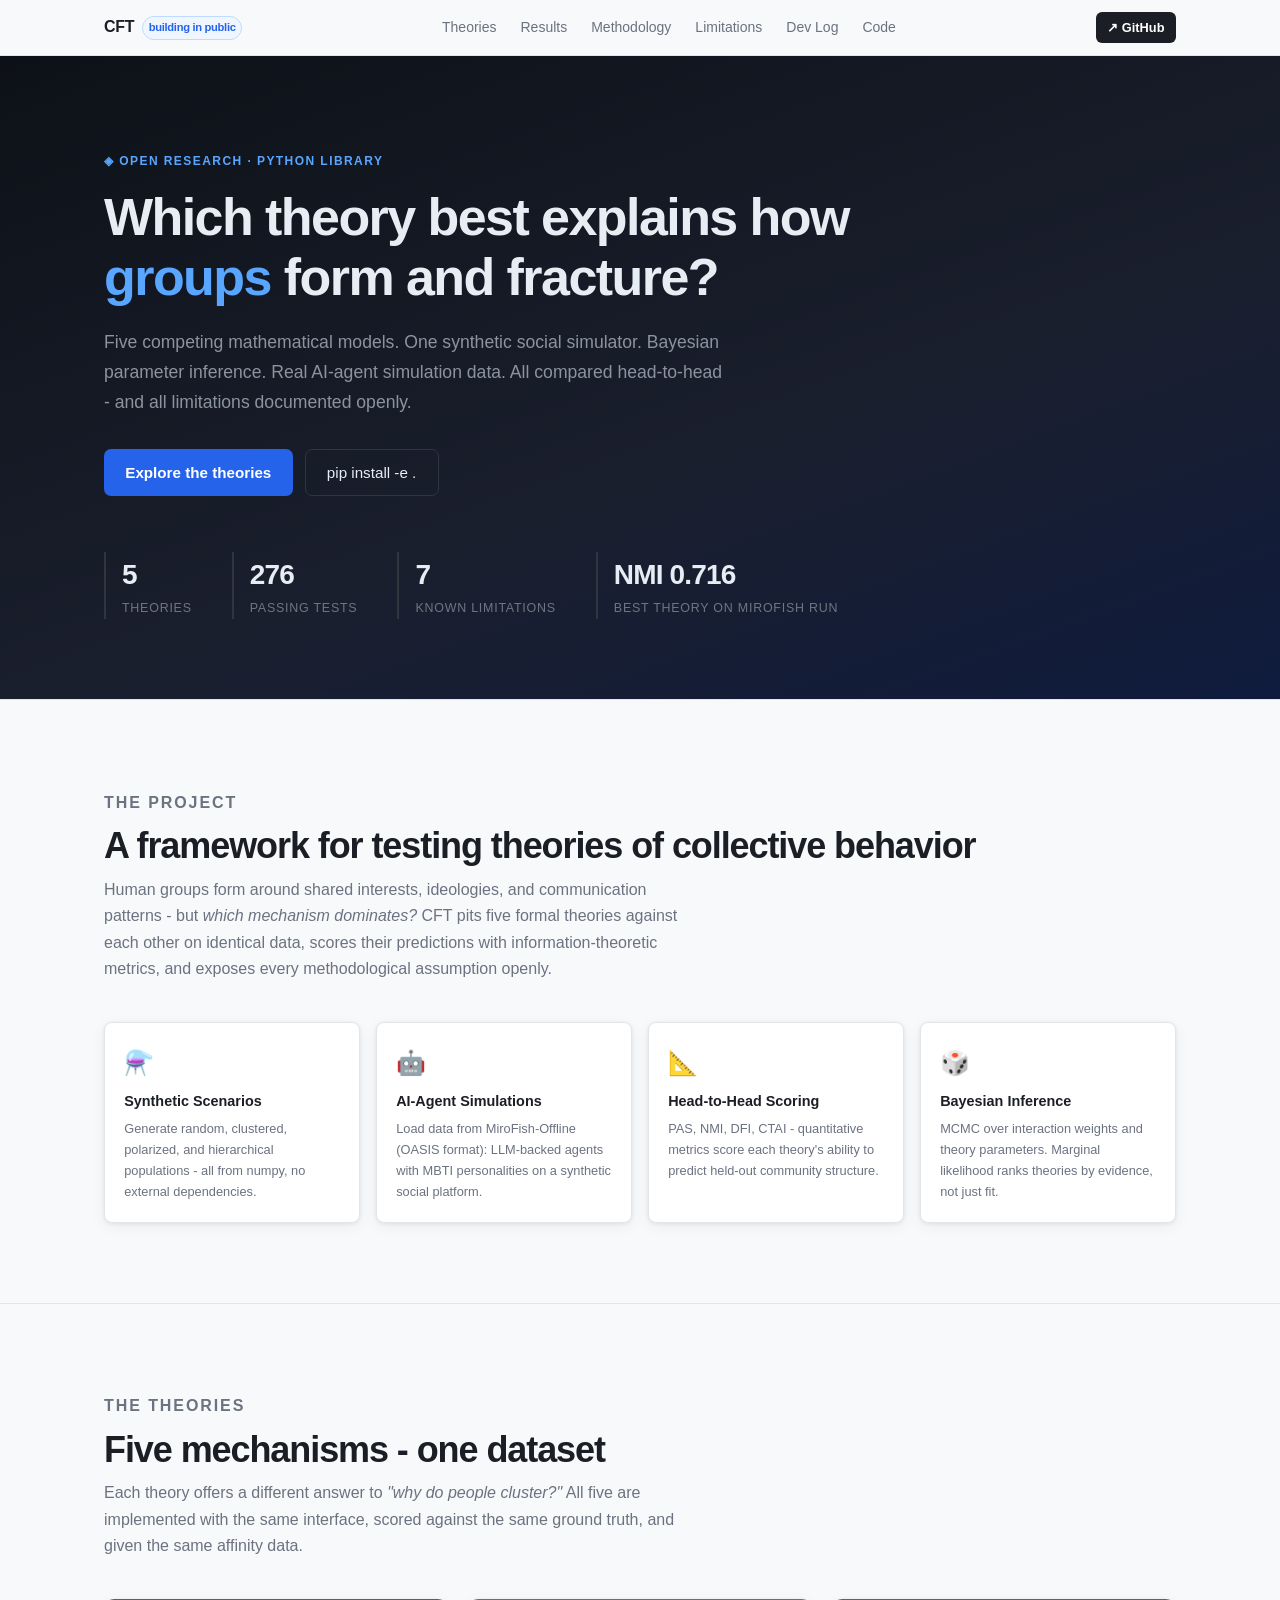
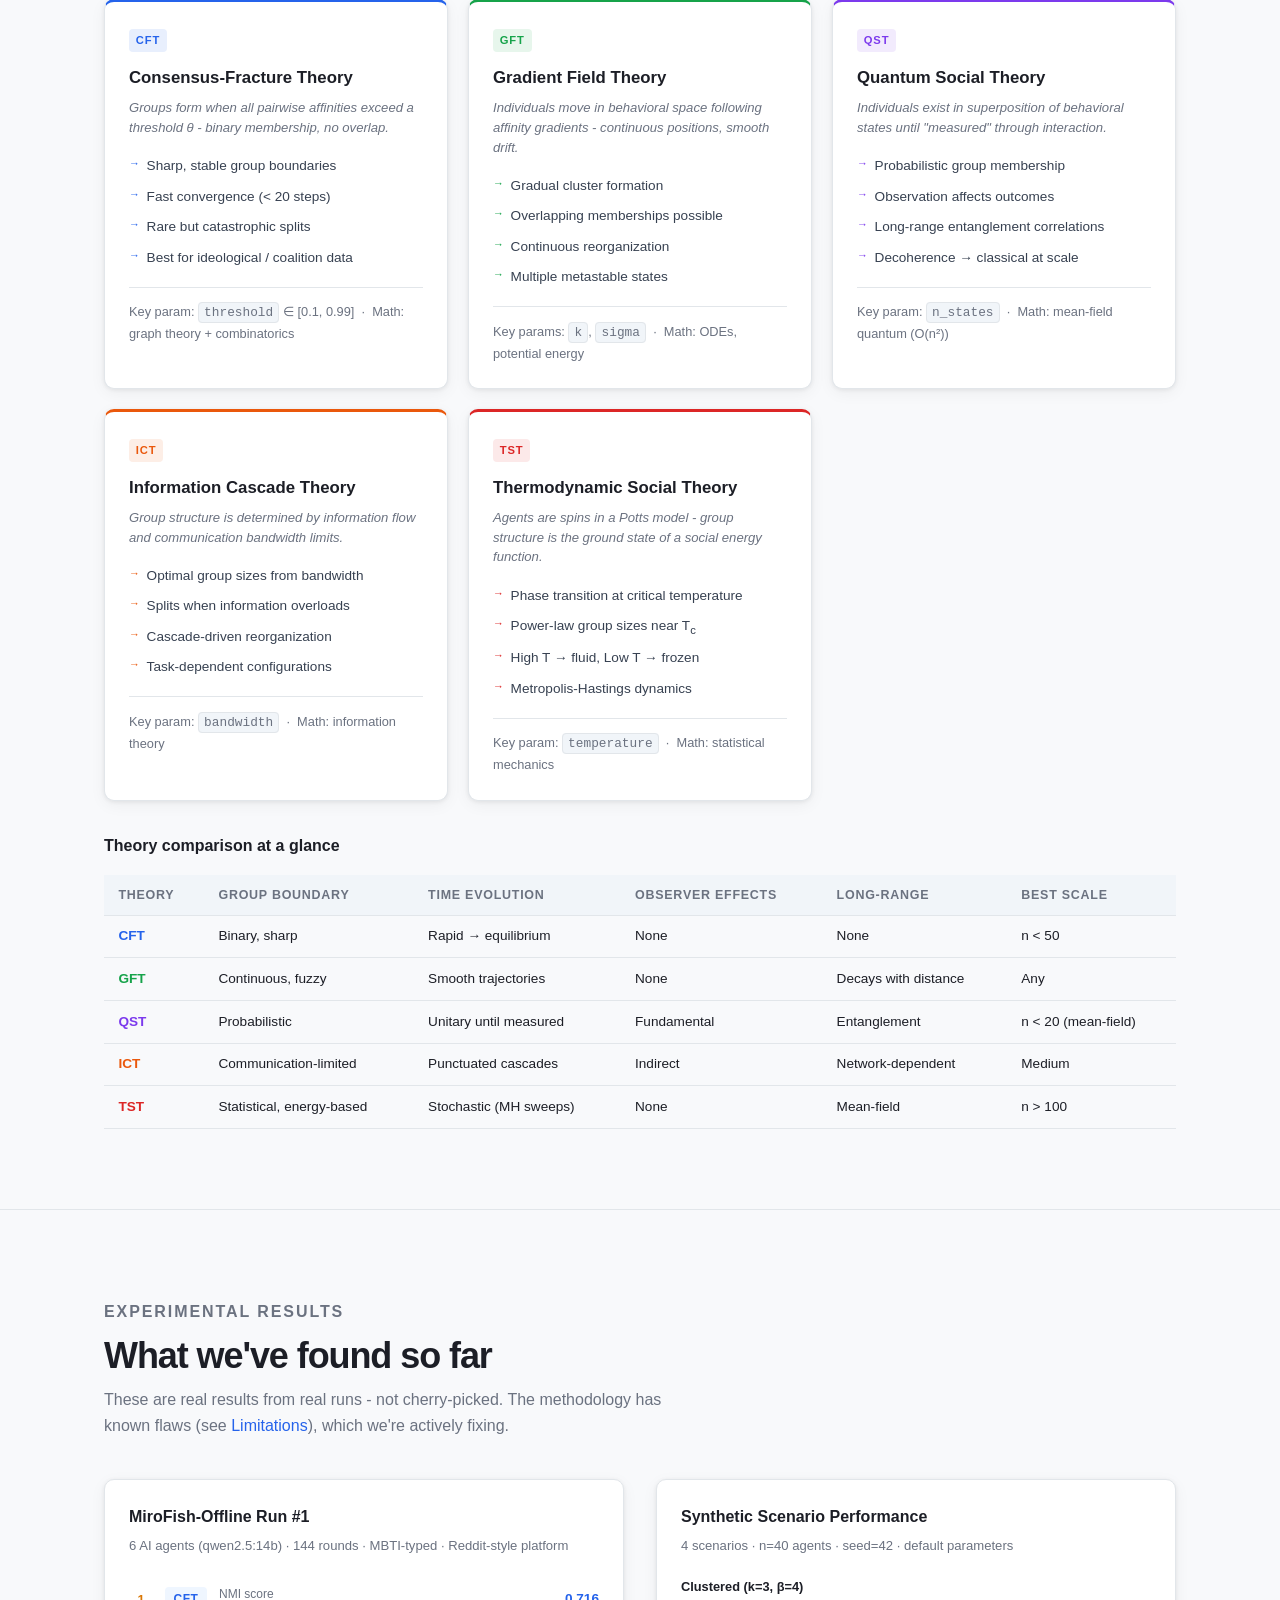
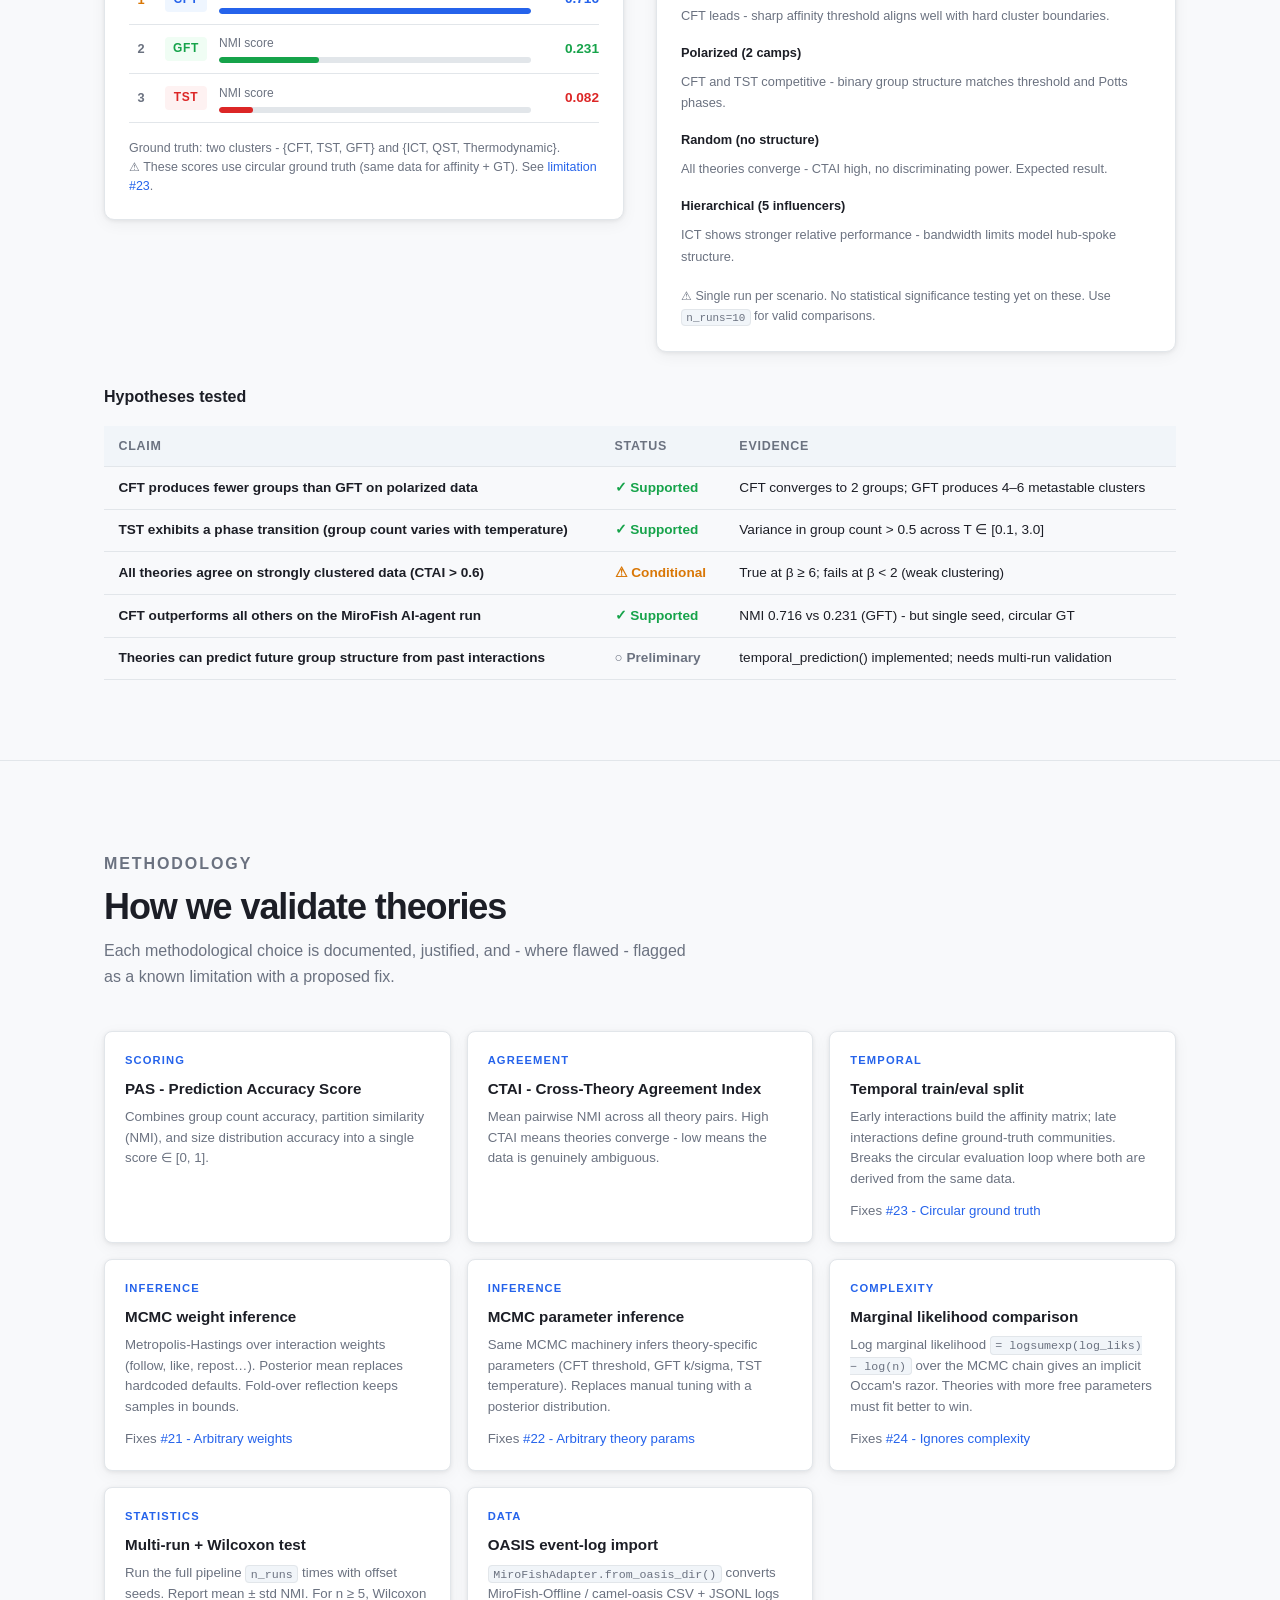
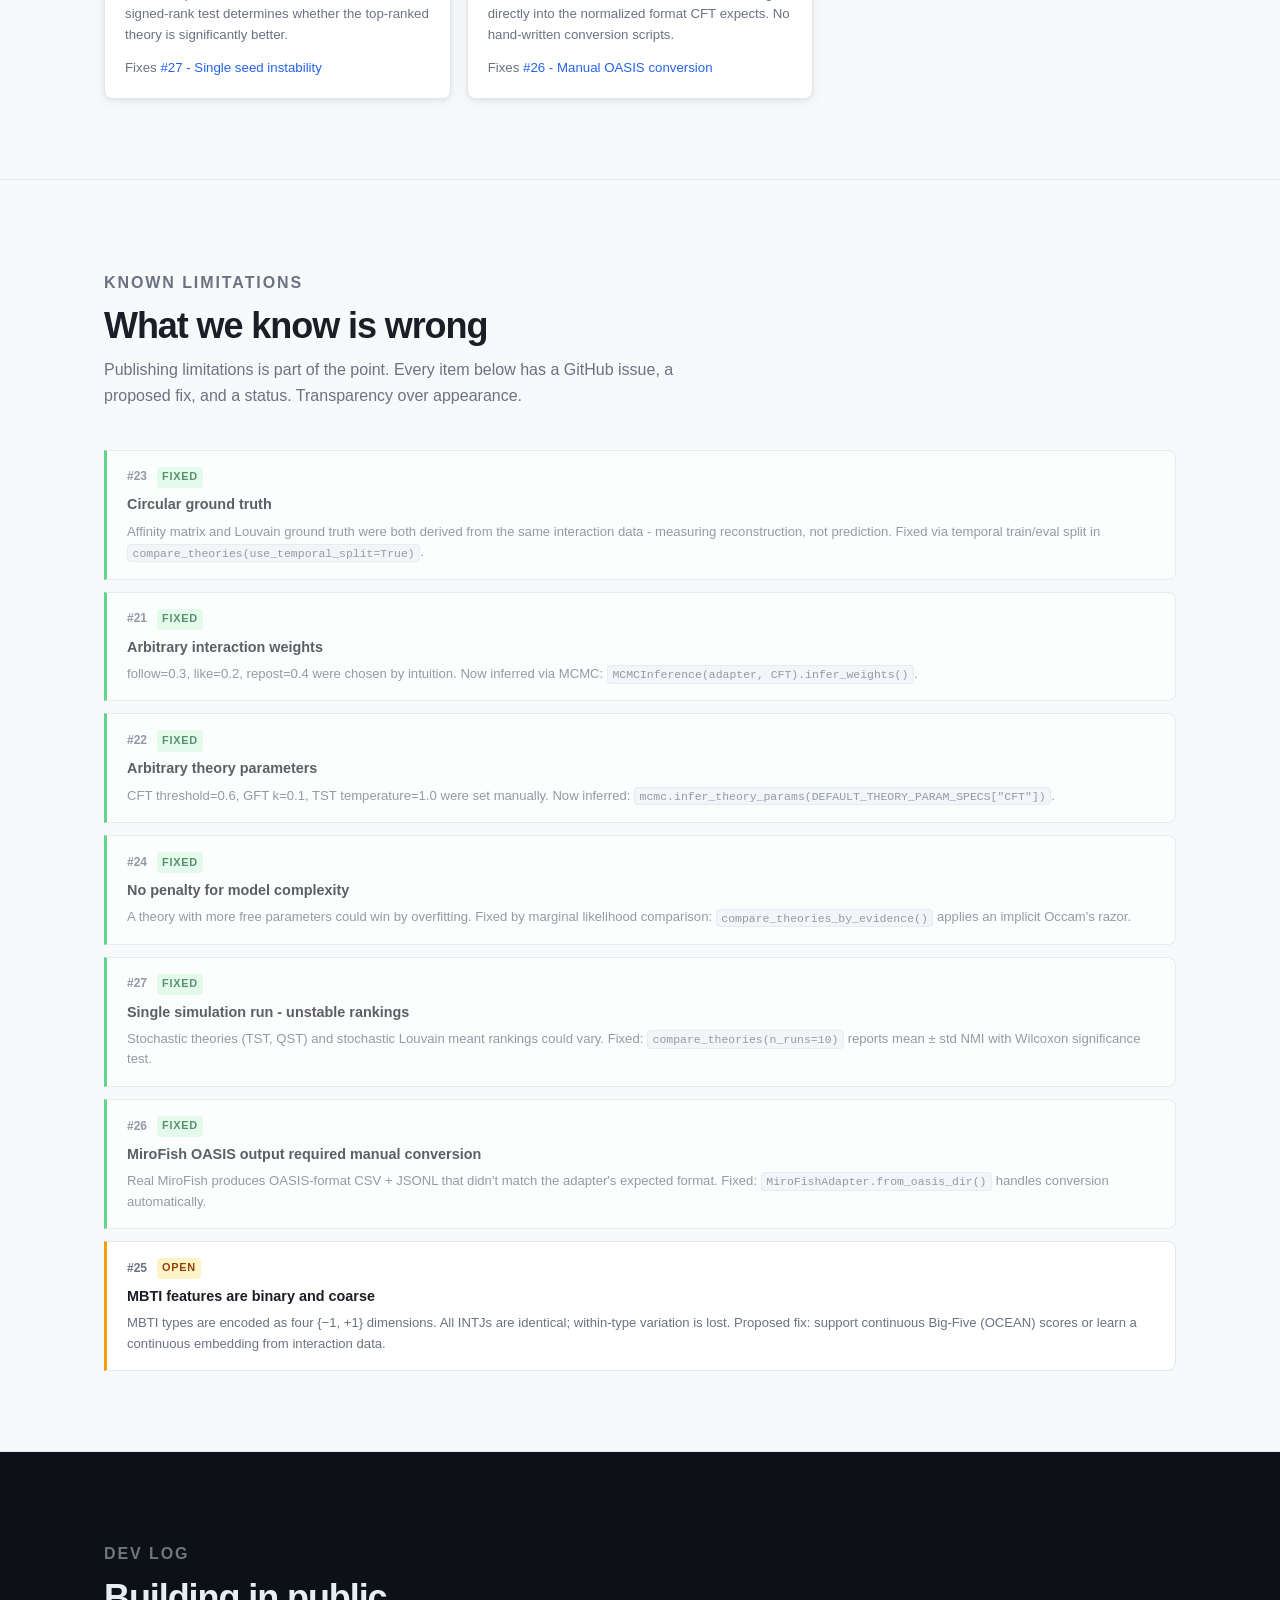
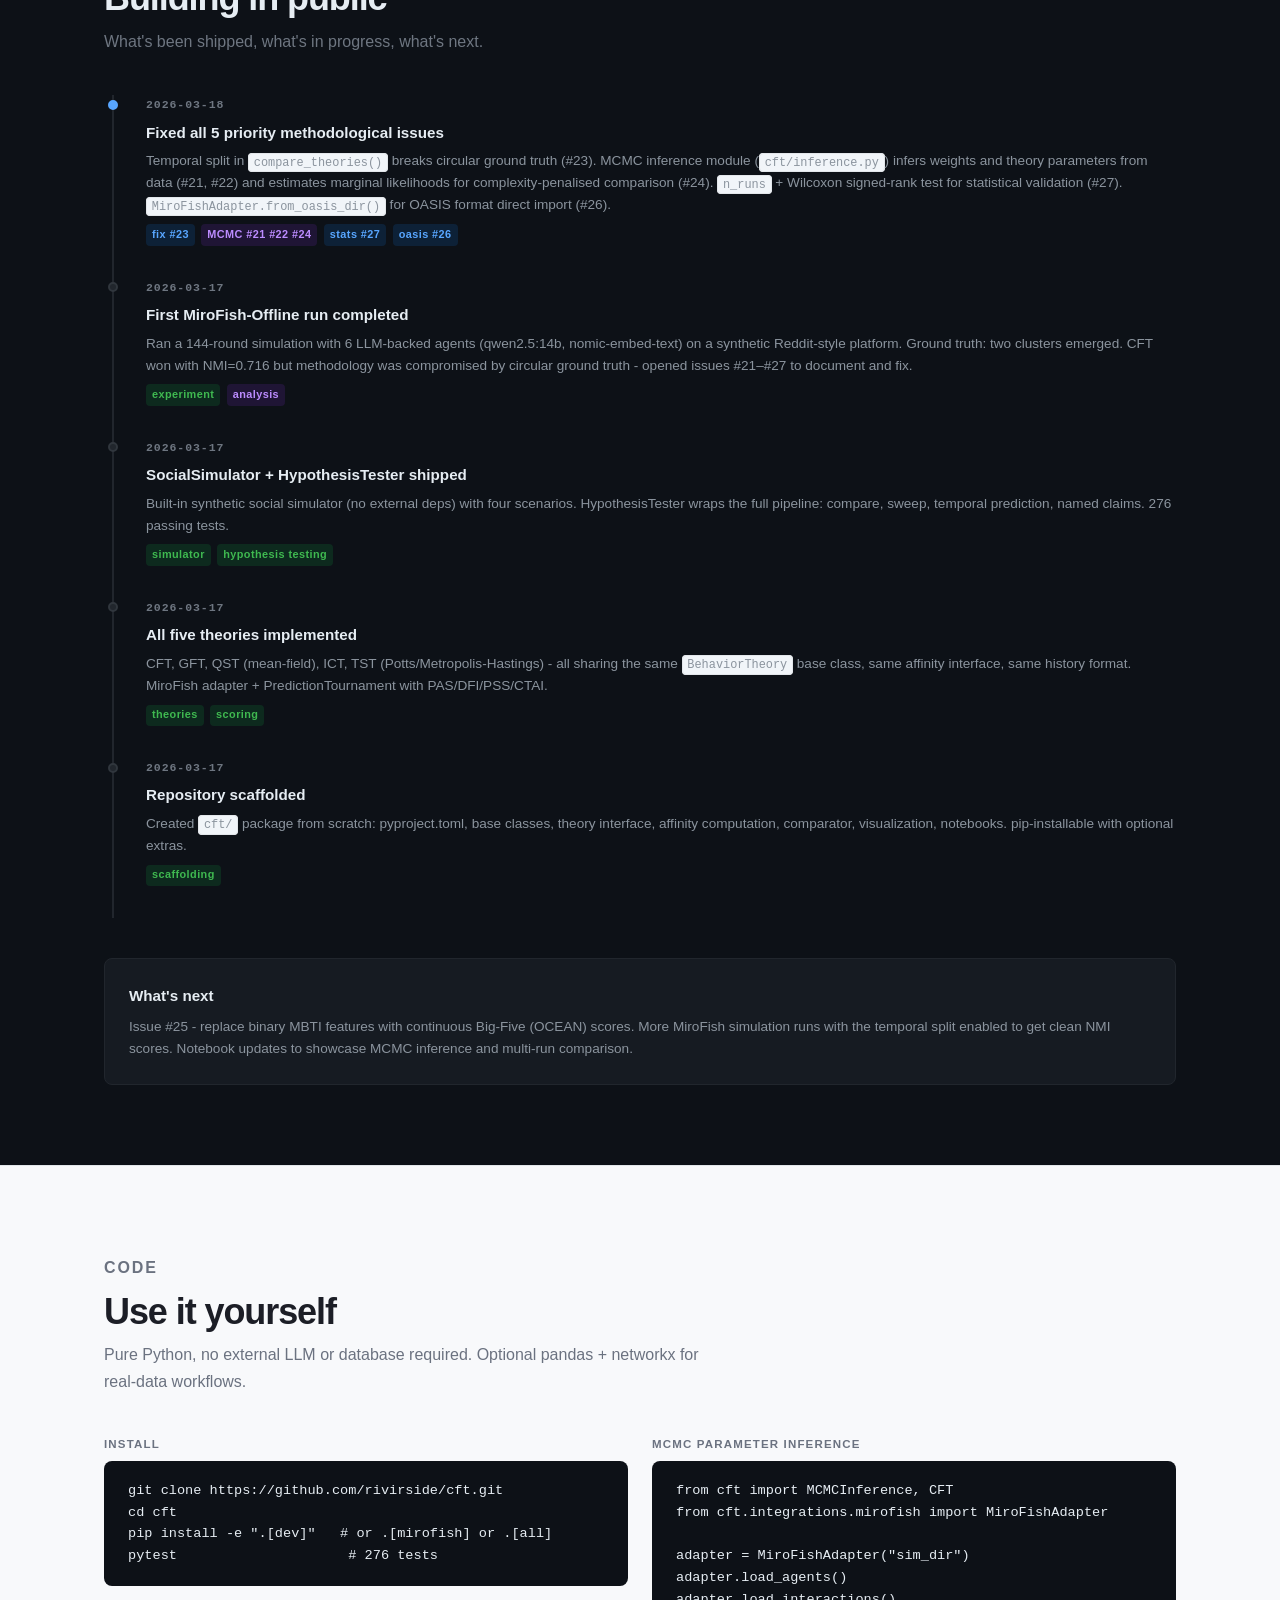
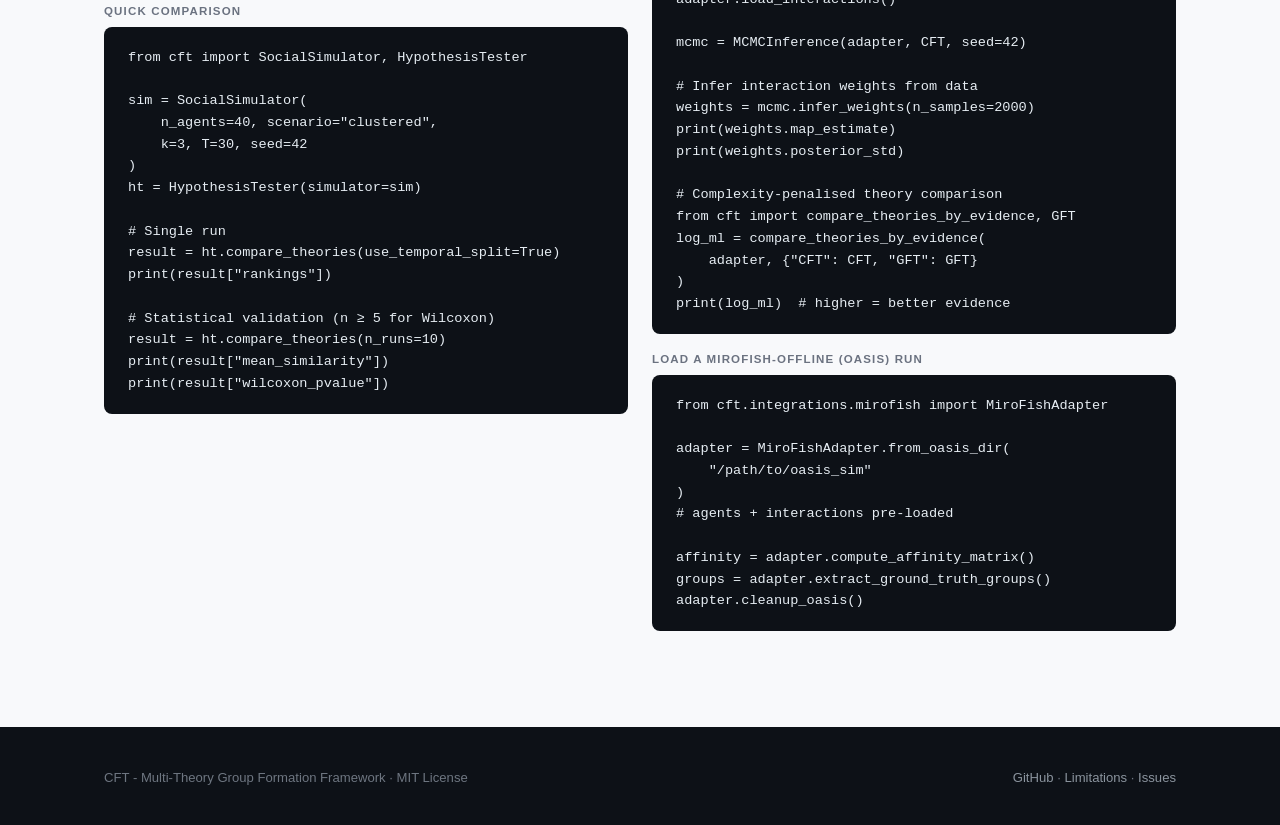
==== docs/index.html @ f6f6688a "Build complete Python library with 5 theories, MCMC inference, and interactive docs site - Package s" ====
<!DOCTYPE html>
<html lang="en">
<head>
  <meta charset="UTF-8" />
  <meta name="viewport" content="width=device-width, initial-scale=1.0" />
  <title>CFT - Multi-Theory Group Formation Framework</title>
  <meta name="description" content="An open Python library testing five competing theories of how groups form, stabilize, and fracture - built in public." />
  <link rel="stylesheet" href="style.css" />
</head>
<body>

<!-- ── Nav ──────────────────────────────────────────────────────────── -->
<nav>
  <div class="container nav-inner">
    <span class="nav-brand">
      CFT
      <span class="badge">building in public</span>
    </span>
    <ul class="nav-links">
      <li><a href="#theories">Theories</a></li>
      <li><a href="#results">Results</a></li>
      <li><a href="#methodology">Methodology</a></li>
      <li><a href="#limitations">Limitations</a></li>
      <li><a href="#devlog">Dev Log</a></li>
      <li><a href="#install">Code</a></li>
    </ul>
    <a class="nav-github" href="https://github.com/rivirside/cft" target="_blank">
      ↗ GitHub
    </a>
  </div>
</nav>

<!-- ── Hero ─────────────────────────────────────────────────────────── -->
<section id="hero">
  <div class="container">
    <p class="eyebrow">◈ Open Research · Python Library</p>
    <h1>Which theory best explains how <em>groups</em> form and fracture?</h1>
    <p class="lead">
      Five competing mathematical models. One synthetic social simulator.
      Bayesian parameter inference. Real AI-agent simulation data.
      All compared head-to-head - and all limitations documented openly.
    </p>
    <div class="hero-actions">
      <a class="btn-primary" href="#theories">Explore the theories</a>
      <a class="btn-ghost" href="#install">pip install -e .</a>
    </div>

    <div class="hero-stats">
      <div class="stat-item">
        <div class="stat-num">5</div>
        <div class="stat-label">Theories</div>
      </div>
      <div class="stat-item">
        <div class="stat-num">276</div>
        <div class="stat-label">Passing tests</div>
      </div>
      <div class="stat-item">
        <div class="stat-num">7</div>
        <div class="stat-label">Known limitations</div>
      </div>
      <div class="stat-item">
        <div class="stat-num">NMI 0.716</div>
        <div class="stat-label">Best theory on MiroFish run</div>
      </div>
    </div>
  </div>
</section>

<!-- ── What is this ──────────────────────────────────────────────────── -->
<section id="about">
  <div class="container">
    <div class="section-header">
      <p class="section-label">The Project</p>
      <h2>A framework for testing theories of collective behavior</h2>
      <p>
        Human groups form around shared interests, ideologies, and communication patterns -
        but <em>which mechanism dominates?</em> CFT pits five formal theories against each
        other on identical data, scores their predictions with information-theoretic metrics,
        and exposes every methodological assumption openly.
      </p>
    </div>

    <div class="scenario-grid">
      <div class="scenario-card">
        <div class="icon">⚗️</div>
        <h4>Synthetic Scenarios</h4>
        <p>Generate random, clustered, polarized, and hierarchical populations - all from numpy, no external dependencies.</p>
      </div>
      <div class="scenario-card">
        <div class="icon">🤖</div>
        <h4>AI-Agent Simulations</h4>
        <p>Load data from MiroFish-Offline (OASIS format): LLM-backed agents with MBTI personalities on a synthetic social platform.</p>
      </div>
      <div class="scenario-card">
        <div class="icon">📐</div>
        <h4>Head-to-Head Scoring</h4>
        <p>PAS, NMI, DFI, CTAI - quantitative metrics score each theory's ability to predict held-out community structure.</p>
      </div>
      <div class="scenario-card">
        <div class="icon">🎲</div>
        <h4>Bayesian Inference</h4>
        <p>MCMC over interaction weights and theory parameters. Marginal likelihood ranks theories by evidence, not just fit.</p>
      </div>
    </div>
  </div>
</section>

<!-- ── Five Theories ─────────────────────────────────────────────────── -->
<section id="theories">
  <div class="container">
    <div class="section-header">
      <p class="section-label">The Theories</p>
      <h2>Five mechanisms - one dataset</h2>
      <p>
        Each theory offers a different answer to <em>"why do people cluster?"</em>
        All five are implemented with the same interface, scored against the same ground truth,
        and given the same affinity data.
      </p>
    </div>

    <div class="theories-grid">

      <div class="theory-card" data-theory="CFT">
        <span class="theory-tag">CFT</span>
        <h3>Consensus-Fracture Theory</h3>
        <p class="mechanism">Groups form when all pairwise affinities exceed a threshold θ - binary membership, no overlap.</p>
        <ul class="prediction-list">
          <li>Sharp, stable group boundaries</li>
          <li>Fast convergence (&lt; 20 steps)</li>
          <li>Rare but catastrophic splits</li>
          <li>Best for ideological / coalition data</li>
        </ul>
        <div class="theory-params">
          Key param: <code>threshold</code> ∈ [0.1, 0.99] &nbsp;·&nbsp;
          Math: graph theory + combinatorics
        </div>
      </div>

      <div class="theory-card" data-theory="GFT">
        <span class="theory-tag">GFT</span>
        <h3>Gradient Field Theory</h3>
        <p class="mechanism">Individuals move in behavioral space following affinity gradients - continuous positions, smooth drift.</p>
        <ul class="prediction-list">
          <li>Gradual cluster formation</li>
          <li>Overlapping memberships possible</li>
          <li>Continuous reorganization</li>
          <li>Multiple metastable states</li>
        </ul>
        <div class="theory-params">
          Key params: <code>k</code>, <code>sigma</code> &nbsp;·&nbsp;
          Math: ODEs, potential energy
        </div>
      </div>

      <div class="theory-card" data-theory="QST">
        <span class="theory-tag">QST</span>
        <h3>Quantum Social Theory</h3>
        <p class="mechanism">Individuals exist in superposition of behavioral states until "measured" through interaction.</p>
        <ul class="prediction-list">
          <li>Probabilistic group membership</li>
          <li>Observation affects outcomes</li>
          <li>Long-range entanglement correlations</li>
          <li>Decoherence → classical at scale</li>
        </ul>
        <div class="theory-params">
          Key param: <code>n_states</code> &nbsp;·&nbsp;
          Math: mean-field quantum (O(n²))
        </div>
      </div>

      <div class="theory-card" data-theory="ICT">
        <span class="theory-tag">ICT</span>
        <h3>Information Cascade Theory</h3>
        <p class="mechanism">Group structure is determined by information flow and communication bandwidth limits.</p>
        <ul class="prediction-list">
          <li>Optimal group sizes from bandwidth</li>
          <li>Splits when information overloads</li>
          <li>Cascade-driven reorganization</li>
          <li>Task-dependent configurations</li>
        </ul>
        <div class="theory-params">
          Key param: <code>bandwidth</code> &nbsp;·&nbsp;
          Math: information theory
        </div>
      </div>

      <div class="theory-card" data-theory="TST">
        <span class="theory-tag">TST</span>
        <h3>Thermodynamic Social Theory</h3>
        <p class="mechanism">Agents are spins in a Potts model - group structure is the ground state of a social energy function.</p>
        <ul class="prediction-list">
          <li>Phase transition at critical temperature</li>
          <li>Power-law group sizes near T<sub>c</sub></li>
          <li>High T → fluid, Low T → frozen</li>
          <li>Metropolis-Hastings dynamics</li>
        </ul>
        <div class="theory-params">
          Key param: <code>temperature</code> &nbsp;·&nbsp;
          Math: statistical mechanics
        </div>
      </div>

    </div>

    <div style="margin-top: 2rem;">
      <h3 style="font-size:1rem; font-weight:700; margin-bottom:1rem;">Theory comparison at a glance</h3>
      <div class="compare-table-wrap">
        <table class="compare-table">
          <thead>
            <tr>
              <th>Theory</th>
              <th>Group boundary</th>
              <th>Time evolution</th>
              <th>Observer effects</th>
              <th>Long-range</th>
              <th>Best scale</th>
            </tr>
          </thead>
          <tbody>
            <tr>
              <td style="color:var(--cft)">CFT</td>
              <td>Binary, sharp</td>
              <td>Rapid → equilibrium</td>
              <td>None</td>
              <td>None</td>
              <td>n &lt; 50</td>
            </tr>
            <tr>
              <td style="color:var(--gft)">GFT</td>
              <td>Continuous, fuzzy</td>
              <td>Smooth trajectories</td>
              <td>None</td>
              <td>Decays with distance</td>
              <td>Any</td>
            </tr>
            <tr>
              <td style="color:var(--qst)">QST</td>
              <td>Probabilistic</td>
              <td>Unitary until measured</td>
              <td>Fundamental</td>
              <td>Entanglement</td>
              <td>n &lt; 20 (mean-field)</td>
            </tr>
            <tr>
              <td style="color:var(--ict)">ICT</td>
              <td>Communication-limited</td>
              <td>Punctuated cascades</td>
              <td>Indirect</td>
              <td>Network-dependent</td>
              <td>Medium</td>
            </tr>
            <tr>
              <td style="color:var(--tst)">TST</td>
              <td>Statistical, energy-based</td>
              <td>Stochastic (MH sweeps)</td>
              <td>None</td>
              <td>Mean-field</td>
              <td>n &gt; 100</td>
            </tr>
          </tbody>
        </table>
      </div>
    </div>
  </div>
</section>

<!-- ── Results ───────────────────────────────────────────────────────── -->
<section id="results">
  <div class="container">
    <div class="section-header">
      <p class="section-label">Experimental Results</p>
      <h2>What we've found so far</h2>
      <p>
        These are real results from real runs - not cherry-picked.
        The methodology has known flaws (see <a href="#limitations">Limitations</a>),
        which we're actively fixing.
      </p>
    </div>

    <div class="results-layout">

      <div class="result-card">
        <h3>MiroFish-Offline Run #1</h3>
        <p class="subtitle">6 AI agents (qwen2.5:14b) · 144 rounds · MBTI-typed · Reddit-style platform</p>

        <div class="ranking-row">
          <div class="rank-num gold">1</div>
          <div class="theory-pill" style="background:#eff6ff;color:var(--cft)">CFT</div>
          <div class="nmi-bar-wrap">
            <div class="nmi-bar-label">NMI score</div>
            <div class="nmi-bar-outer"><div class="nmi-bar-inner" style="width:100%;background:var(--cft)"></div></div>
          </div>
          <div class="nmi-score" style="color:var(--cft)">0.716</div>
        </div>
        <div class="ranking-row">
          <div class="rank-num">2</div>
          <div class="theory-pill" style="background:#f0fdf4;color:var(--gft)">GFT</div>
          <div class="nmi-bar-wrap">
            <div class="nmi-bar-label">NMI score</div>
            <div class="nmi-bar-outer"><div class="nmi-bar-inner" style="width:32%;background:var(--gft)"></div></div>
          </div>
          <div class="nmi-score" style="color:var(--gft)">0.231</div>
        </div>
        <div class="ranking-row">
          <div class="rank-num">3</div>
          <div class="theory-pill" style="background:#fef2f2;color:var(--tst)">TST</div>
          <div class="nmi-bar-wrap">
            <div class="nmi-bar-label">NMI score</div>
            <div class="nmi-bar-outer"><div class="nmi-bar-inner" style="width:11%;background:var(--tst)"></div></div>
          </div>
          <div class="nmi-score" style="color:var(--tst)">0.082</div>
        </div>

        <p style="font-size:.78rem;color:var(--muted);margin-top:1rem;line-height:1.5;">
          Ground truth: two clusters - {CFT, TST, GFT} and {ICT, QST, Thermodynamic}.<br>
          ⚠ These scores use circular ground truth (same data for affinity + GT).
          See <a href="#limitations">limitation #23</a>.
        </p>
      </div>

      <div class="result-card">
        <h3>Synthetic Scenario Performance</h3>
        <p class="subtitle">4 scenarios · n=40 agents · seed=42 · default parameters</p>

        <div style="margin-bottom:1rem;">
          <div style="font-size:.8rem;font-weight:700;margin-bottom:.5rem;">Clustered (k=3, β=4)</div>
          <div style="font-size:.8rem;color:var(--muted);">CFT leads - sharp affinity threshold aligns well with hard cluster boundaries.</div>
        </div>
        <div style="margin-bottom:1rem;">
          <div style="font-size:.8rem;font-weight:700;margin-bottom:.5rem;">Polarized (2 camps)</div>
          <div style="font-size:.8rem;color:var(--muted);">CFT and TST competitive - binary group structure matches threshold and Potts phases.</div>
        </div>
        <div style="margin-bottom:1rem;">
          <div style="font-size:.8rem;font-weight:700;margin-bottom:.5rem;">Random (no structure)</div>
          <div style="font-size:.8rem;color:var(--muted);">All theories converge - CTAI high, no discriminating power. Expected result.</div>
        </div>
        <div>
          <div style="font-size:.8rem;font-weight:700;margin-bottom:.5rem;">Hierarchical (5 influencers)</div>
          <div style="font-size:.8rem;color:var(--muted);">ICT shows stronger relative performance - bandwidth limits model hub-spoke structure.</div>
        </div>

        <p style="font-size:.78rem;color:var(--muted);margin-top:1.2rem;">
          ⚠ Single run per scenario. No statistical significance testing yet on these.
          Use <code>n_runs=10</code> for valid comparisons.
        </p>
      </div>

    </div>

    <div style="margin-top:2rem;">
      <h3 style="font-size:1rem;font-weight:700;margin-bottom:1rem;">Hypotheses tested</h3>
      <div class="compare-table-wrap">
        <table class="compare-table">
          <thead>
            <tr>
              <th>Claim</th>
              <th>Status</th>
              <th>Evidence</th>
            </tr>
          </thead>
          <tbody>
            <tr>
              <td>CFT produces fewer groups than GFT on polarized data</td>
              <td><span style="color:#16a34a;font-weight:700">✓ Supported</span></td>
              <td>CFT converges to 2 groups; GFT produces 4–6 metastable clusters</td>
            </tr>
            <tr>
              <td>TST exhibits a phase transition (group count varies with temperature)</td>
              <td><span style="color:#16a34a;font-weight:700">✓ Supported</span></td>
              <td>Variance in group count &gt; 0.5 across T ∈ [0.1, 3.0]</td>
            </tr>
            <tr>
              <td>All theories agree on strongly clustered data (CTAI &gt; 0.6)</td>
              <td><span style="color:#d97706;font-weight:700">⚠ Conditional</span></td>
              <td>True at β ≥ 6; fails at β &lt; 2 (weak clustering)</td>
            </tr>
            <tr>
              <td>CFT outperforms all others on the MiroFish AI-agent run</td>
              <td><span style="color:#16a34a;font-weight:700">✓ Supported</span></td>
              <td>NMI 0.716 vs 0.231 (GFT) - but single seed, circular GT</td>
            </tr>
            <tr>
              <td>Theories can predict future group structure from past interactions</td>
              <td><span style="color:#6b7280;font-weight:700">○ Preliminary</span></td>
              <td>temporal_prediction() implemented; needs multi-run validation</td>
            </tr>
          </tbody>
        </table>
      </div>
    </div>
  </div>
</section>

<!-- ── Methodology ───────────────────────────────────────────────────── -->
<section id="methodology">
  <div class="container">
    <div class="section-header">
      <p class="section-label">Methodology</p>
      <h2>How we validate theories</h2>
      <p>
        Each methodological choice is documented, justified, and - where flawed -
        flagged as a known limitation with a proposed fix.
      </p>
    </div>

    <div class="method-grid">

      <div class="method-card">
        <p class="m-label">Scoring</p>
        <h4>PAS - Prediction Accuracy Score</h4>
        <p>Combines group count accuracy, partition similarity (NMI), and size distribution accuracy into a single score ∈ [0, 1].</p>
      </div>

      <div class="method-card">
        <p class="m-label">Agreement</p>
        <h4>CTAI - Cross-Theory Agreement Index</h4>
        <p>Mean pairwise NMI across all theory pairs. High CTAI means theories converge - low means the data is genuinely ambiguous.</p>
      </div>

      <div class="method-card">
        <p class="m-label">Temporal</p>
        <h4>Temporal train/eval split</h4>
        <p>Early interactions build the affinity matrix; late interactions define ground-truth communities. Breaks the circular evaluation loop where both are derived from the same data.</p>
        <p class="issue-ref">Fixes <a href="https://github.com/rivirside/cft/issues/23">#23 - Circular ground truth</a></p>
      </div>

      <div class="method-card">
        <p class="m-label">Inference</p>
        <h4>MCMC weight inference</h4>
        <p>Metropolis-Hastings over interaction weights (follow, like, repost…). Posterior mean replaces hardcoded defaults. Fold-over reflection keeps samples in bounds.</p>
        <p class="issue-ref">Fixes <a href="https://github.com/rivirside/cft/issues/21">#21 - Arbitrary weights</a></p>
      </div>

      <div class="method-card">
        <p class="m-label">Inference</p>
        <h4>MCMC parameter inference</h4>
        <p>Same MCMC machinery infers theory-specific parameters (CFT threshold, GFT k/sigma, TST temperature). Replaces manual tuning with a posterior distribution.</p>
        <p class="issue-ref">Fixes <a href="https://github.com/rivirside/cft/issues/22">#22 - Arbitrary theory params</a></p>
      </div>

      <div class="method-card">
        <p class="m-label">Complexity</p>
        <h4>Marginal likelihood comparison</h4>
        <p>Log marginal likelihood <code>= logsumexp(log_liks) − log(n)</code> over the MCMC chain gives an implicit Occam's razor. Theories with more free parameters must fit better to win.</p>
        <p class="issue-ref">Fixes <a href="https://github.com/rivirside/cft/issues/24">#24 - Ignores complexity</a></p>
      </div>

      <div class="method-card">
        <p class="m-label">Statistics</p>
        <h4>Multi-run + Wilcoxon test</h4>
        <p>Run the full pipeline <code>n_runs</code> times with offset seeds. Report mean ± std NMI. For n ≥ 5, Wilcoxon signed-rank test determines whether the top-ranked theory is significantly better.</p>
        <p class="issue-ref">Fixes <a href="https://github.com/rivirside/cft/issues/27">#27 - Single seed instability</a></p>
      </div>

      <div class="method-card">
        <p class="m-label">Data</p>
        <h4>OASIS event-log import</h4>
        <p><code>MiroFishAdapter.from_oasis_dir()</code> converts MiroFish-Offline / camel-oasis CSV + JSONL logs directly into the normalized format CFT expects. No hand-written conversion scripts.</p>
        <p class="issue-ref">Fixes <a href="https://github.com/rivirside/cft/issues/26">#26 - Manual OASIS conversion</a></p>
      </div>

    </div>
  </div>
</section>

<!-- ── Limitations ───────────────────────────────────────────────────── -->
<section id="limitations">
  <div class="container">
    <div class="section-header">
      <p class="section-label">Known Limitations</p>
      <h2>What we know is wrong</h2>
      <p>
        Publishing limitations is part of the point. Every item below has a GitHub issue,
        a proposed fix, and a status. Transparency over appearance.
      </p>
    </div>

    <div class="limitations-list">

      <div class="limitation-item closed">
        <div class="limitation-meta">
          <span class="lim-issue">#23</span>
          <span class="lim-status status-closed">Fixed</span>
        </div>
        <h4>Circular ground truth</h4>
        <p>Affinity matrix and Louvain ground truth were both derived from the same interaction data - measuring reconstruction, not prediction. Fixed via temporal train/eval split in <code>compare_theories(use_temporal_split=True)</code>.</p>
      </div>

      <div class="limitation-item closed">
        <div class="limitation-meta">
          <span class="lim-issue">#21</span>
          <span class="lim-status status-closed">Fixed</span>
        </div>
        <h4>Arbitrary interaction weights</h4>
        <p>follow=0.3, like=0.2, repost=0.4 were chosen by intuition. Now inferred via MCMC: <code>MCMCInference(adapter, CFT).infer_weights()</code>.</p>
      </div>

      <div class="limitation-item closed">
        <div class="limitation-meta">
          <span class="lim-issue">#22</span>
          <span class="lim-status status-closed">Fixed</span>
        </div>
        <h4>Arbitrary theory parameters</h4>
        <p>CFT threshold=0.6, GFT k=0.1, TST temperature=1.0 were set manually. Now inferred: <code>mcmc.infer_theory_params(DEFAULT_THEORY_PARAM_SPECS["CFT"])</code>.</p>
      </div>

      <div class="limitation-item closed">
        <div class="limitation-meta">
          <span class="lim-issue">#24</span>
          <span class="lim-status status-closed">Fixed</span>
        </div>
        <h4>No penalty for model complexity</h4>
        <p>A theory with more free parameters could win by overfitting. Fixed by marginal likelihood comparison: <code>compare_theories_by_evidence()</code> applies an implicit Occam's razor.</p>
      </div>

      <div class="limitation-item closed">
        <div class="limitation-meta">
          <span class="lim-issue">#27</span>
          <span class="lim-status status-closed">Fixed</span>
        </div>
        <h4>Single simulation run - unstable rankings</h4>
        <p>Stochastic theories (TST, QST) and stochastic Louvain meant rankings could vary. Fixed: <code>compare_theories(n_runs=10)</code> reports mean ± std NMI with Wilcoxon significance test.</p>
      </div>

      <div class="limitation-item closed">
        <div class="limitation-meta">
          <span class="lim-issue">#26</span>
          <span class="lim-status status-closed">Fixed</span>
        </div>
        <h4>MiroFish OASIS output required manual conversion</h4>
        <p>Real MiroFish produces OASIS-format CSV + JSONL that didn't match the adapter's expected format. Fixed: <code>MiroFishAdapter.from_oasis_dir()</code> handles conversion automatically.</p>
      </div>

      <div class="limitation-item open">
        <div class="limitation-meta">
          <span class="lim-issue">#25</span>
          <span class="lim-status status-open">Open</span>
        </div>
        <h4>MBTI features are binary and coarse</h4>
        <p>MBTI types are encoded as four {−1, +1} dimensions. All INTJs are identical; within-type variation is lost. Proposed fix: support continuous Big-Five (OCEAN) scores or learn a continuous embedding from interaction data.</p>
      </div>

    </div>
  </div>
</section>

<!-- ── Dev Log ───────────────────────────────────────────────────────── -->
<section id="devlog" class="devlog">
  <div class="container">
    <div class="section-header">
      <p class="section-label">Dev Log</p>
      <h2>Building in public</h2>
      <p>What's been shipped, what's in progress, what's next.</p>
    </div>

    <div class="log-entries">

      <div class="log-entry latest">
        <div class="log-date">2026-03-18</div>
        <h4>Fixed all 5 priority methodological issues</h4>
        <p>
          Temporal split in <code>compare_theories()</code> breaks circular ground truth (#23).
          MCMC inference module (<code>cft/inference.py</code>) infers weights and theory
          parameters from data (#21, #22) and estimates marginal likelihoods for
          complexity-penalised comparison (#24).
          <code>n_runs</code> + Wilcoxon signed-rank test for statistical validation (#27).
          <code>MiroFishAdapter.from_oasis_dir()</code> for OASIS format direct import (#26).
        </p>
        <div class="log-tags">
          <span class="log-tag tag-fix">fix #23</span>
          <span class="log-tag tag-method">MCMC #21 #22 #24</span>
          <span class="log-tag tag-fix">stats #27</span>
          <span class="log-tag tag-fix">oasis #26</span>
        </div>
      </div>

      <div class="log-entry">
        <div class="log-date">2026-03-17</div>
        <h4>First MiroFish-Offline run completed</h4>
        <p>
          Ran a 144-round simulation with 6 LLM-backed agents (qwen2.5:14b, nomic-embed-text)
          on a synthetic Reddit-style platform. Ground truth: two clusters emerged.
          CFT won with NMI=0.716 but methodology was compromised by circular ground truth -
          opened issues #21–#27 to document and fix.
        </p>
        <div class="log-tags">
          <span class="log-tag tag-feat">experiment</span>
          <span class="log-tag tag-method">analysis</span>
        </div>
      </div>

      <div class="log-entry">
        <div class="log-date">2026-03-17</div>
        <h4>SocialSimulator + HypothesisTester shipped</h4>
        <p>
          Built-in synthetic social simulator (no external deps) with four scenarios.
          HypothesisTester wraps the full pipeline: compare, sweep, temporal prediction,
          named claims. 276 passing tests.
        </p>
        <div class="log-tags">
          <span class="log-tag tag-feat">simulator</span>
          <span class="log-tag tag-feat">hypothesis testing</span>
        </div>
      </div>

      <div class="log-entry">
        <div class="log-date">2026-03-17</div>
        <h4>All five theories implemented</h4>
        <p>
          CFT, GFT, QST (mean-field), ICT, TST (Potts/Metropolis-Hastings) - all sharing
          the same <code>BehaviorTheory</code> base class, same affinity interface, same
          history format. MiroFish adapter + PredictionTournament with PAS/DFI/PSS/CTAI.
        </p>
        <div class="log-tags">
          <span class="log-tag tag-feat">theories</span>
          <span class="log-tag tag-feat">scoring</span>
        </div>
      </div>

      <div class="log-entry">
        <div class="log-date">2026-03-17</div>
        <h4>Repository scaffolded</h4>
        <p>
          Created <code>cft/</code> package from scratch: pyproject.toml, base classes,
          theory interface, affinity computation, comparator, visualization, notebooks.
          pip-installable with optional extras.
        </p>
        <div class="log-tags">
          <span class="log-tag tag-feat">scaffolding</span>
        </div>
      </div>

    </div>

    <div style="margin-top:2.5rem;padding:1.5rem;background:#161b22;border-radius:8px;border:1px solid #21262d;">
      <h4 style="color:#e6edf3;font-size:.95rem;margin-bottom:.5rem;">What's next</h4>
      <p style="color:#8b949e;font-size:.85rem;line-height:1.6;">
        Issue #25 - replace binary MBTI features with continuous Big-Five (OCEAN) scores.
        More MiroFish simulation runs with the temporal split enabled to get clean NMI scores.
        Notebook updates to showcase MCMC inference and multi-run comparison.
      </p>
    </div>
  </div>
</section>

<!-- ── Install ───────────────────────────────────────────────────────── -->
<section id="install">
  <div class="container">
    <div class="section-header">
      <p class="section-label">Code</p>
      <h2>Use it yourself</h2>
      <p>Pure Python, no external LLM or database required. Optional pandas + networkx for real-data workflows.</p>
    </div>

    <div class="install-grid">
      <div>
        <div class="install-step">
          <div class="install-step-label">Install</div>
          <pre><code>git clone https://github.com/rivirside/cft.git
cd cft
pip install -e ".[dev]"   # or .[mirofish] or .[all]
pytest                     # 276 tests</code></pre>
        </div>
        <div class="install-step">
          <div class="install-step-label">Quick comparison</div>
          <pre><code>from cft import SocialSimulator, HypothesisTester

sim = SocialSimulator(
    n_agents=40, scenario="clustered",
    k=3, T=30, seed=42
)
ht = HypothesisTester(simulator=sim)

# Single run
result = ht.compare_theories(use_temporal_split=True)
print(result["rankings"])

# Statistical validation (n ≥ 5 for Wilcoxon)
result = ht.compare_theories(n_runs=10)
print(result["mean_similarity"])
print(result["wilcoxon_pvalue"])</code></pre>
        </div>
      </div>
      <div>
        <div class="install-step">
          <div class="install-step-label">MCMC parameter inference</div>
          <pre><code>from cft import MCMCInference, CFT
from cft.integrations.mirofish import MiroFishAdapter

adapter = MiroFishAdapter("sim_dir")
adapter.load_agents()
adapter.load_interactions()

mcmc = MCMCInference(adapter, CFT, seed=42)

# Infer interaction weights from data
weights = mcmc.infer_weights(n_samples=2000)
print(weights.map_estimate)
print(weights.posterior_std)

# Complexity-penalised theory comparison
from cft import compare_theories_by_evidence, GFT
log_ml = compare_theories_by_evidence(
    adapter, {"CFT": CFT, "GFT": GFT}
)
print(log_ml)  # higher = better evidence</code></pre>
        </div>
        <div class="install-step">
          <div class="install-step-label">Load a MiroFish-Offline (OASIS) run</div>
          <pre><code>from cft.integrations.mirofish import MiroFishAdapter

adapter = MiroFishAdapter.from_oasis_dir(
    "/path/to/oasis_sim"
)
# agents + interactions pre-loaded

affinity = adapter.compute_affinity_matrix()
groups = adapter.extract_ground_truth_groups()
adapter.cleanup_oasis()</code></pre>
        </div>
      </div>
    </div>
  </div>
</section>

<!-- ── Footer ───────────────────────────────────────────────────────── -->
<footer>
  <div class="container footer-inner">
    <span>CFT - Multi-Theory Group Formation Framework · MIT License</span>
    <span>
      <a href="https://github.com/rivirside/cft" target="_blank">GitHub</a> ·
      <a href="https://github.com/rivirside/cft/blob/main/LIMITATIONS.md" target="_blank">Limitations</a> ·
      <a href="https://github.com/rivirside/cft/issues" target="_blank">Issues</a>
    </span>
  </div>
</footer>

</body>
</html>
---- docs/style.css ----
/* ── Reset & Base ────────────────────────────────────────────────────── */
*, *::before, *::after { box-sizing: border-box; margin: 0; padding: 0; }

:root {
  --bg:        #f8f9fb;
  --surface:   #ffffff;
  --border:    #e2e6ea;
  --text:      #1c1e26;
  --muted:     #6b7280;
  --accent:    #2563eb;
  --accent-bg: #eff6ff;
  --code-bg:   #f1f5f9;
  --radius:    8px;
  --shadow:    0 1px 4px rgba(0,0,0,.07), 0 4px 16px rgba(0,0,0,.05);

  /* Theory colours */
  --cft:  #2563eb;
  --gft:  #16a34a;
  --qst:  #7c3aed;
  --ict:  #ea580c;
  --tst:  #dc2626;
}

html { scroll-behavior: smooth; }

body {
  font-family: -apple-system, BlinkMacSystemFont, "Segoe UI", Helvetica, Arial, sans-serif;
  background: var(--bg);
  color: var(--text);
  line-height: 1.65;
  font-size: 16px;
}

a { color: var(--accent); text-decoration: none; }
a:hover { text-decoration: underline; }

code, kbd {
  font-family: "SF Mono", "Fira Code", Consolas, monospace;
  font-size: .875em;
  background: var(--code-bg);
  padding: .15em .4em;
  border-radius: 4px;
  border: 1px solid var(--border);
}

pre {
  background: #0d1117;
  color: #e6edf3;
  padding: 1.2rem 1.5rem;
  border-radius: var(--radius);
  overflow-x: auto;
  font-family: "SF Mono", "Fira Code", Consolas, monospace;
  font-size: .85rem;
  line-height: 1.6;
}
pre code { background: none; border: none; padding: 0; font-size: inherit; color: inherit; }

/* ── Layout ──────────────────────────────────────────────────────────── */
.container { max-width: 1120px; margin: 0 auto; padding: 0 1.5rem; }
.wide      { max-width: 1280px; margin: 0 auto; padding: 0 1.5rem; }

section { padding: 5rem 0; }
section + section { border-top: 1px solid var(--border); }

/* ── Nav ─────────────────────────────────────────────────────────────── */
nav {
  position: sticky;
  top: 0;
  z-index: 100;
  background: rgba(248,249,251,.92);
  backdrop-filter: blur(8px);
  border-bottom: 1px solid var(--border);
  padding: .75rem 0;
}
.nav-inner {
  display: flex;
  align-items: center;
  justify-content: space-between;
  gap: 1rem;
}
.nav-brand {
  font-weight: 700;
  font-size: 1rem;
  letter-spacing: -.02em;
  color: var(--text);
  display: flex;
  align-items: center;
  gap: .5rem;
}
.nav-brand .badge {
  font-size: .7rem;
  background: var(--accent-bg);
  color: var(--accent);
  border: 1px solid #bfdbfe;
  padding: .15em .5em;
  border-radius: 999px;
  font-weight: 600;
}
.nav-links {
  display: flex;
  gap: 1.5rem;
  list-style: none;
}
.nav-links a {
  font-size: .875rem;
  color: var(--muted);
  font-weight: 500;
}
.nav-links a:hover { color: var(--text); text-decoration: none; }
.nav-github {
  font-size: .8rem;
  font-weight: 600;
  background: var(--text);
  color: #fff;
  padding: .4em .9em;
  border-radius: 6px;
  display: flex;
  align-items: center;
  gap: .4rem;
}
.nav-github:hover { background: #374151; text-decoration: none; }

/* ── Hero ────────────────────────────────────────────────────────────── */
#hero {
  background: linear-gradient(160deg, #0d1117 0%, #1a1f2e 60%, #0f1b3d 100%);
  color: #e6edf3;
  padding: 6rem 0 5rem;
  border-top: none;
}
#hero .eyebrow {
  font-size: .75rem;
  font-weight: 700;
  letter-spacing: .12em;
  text-transform: uppercase;
  color: #58a6ff;
  margin-bottom: 1rem;
  display: flex;
  align-items: center;
  gap: .5rem;
}
#hero h1 {
  font-size: clamp(2rem, 5vw, 3.25rem);
  font-weight: 800;
  letter-spacing: -.03em;
  line-height: 1.15;
  max-width: 780px;
  margin-bottom: 1.25rem;
}
#hero h1 em { color: #58a6ff; font-style: normal; }
#hero .lead {
  font-size: 1.1rem;
  color: #8b949e;
  max-width: 620px;
  margin-bottom: 2rem;
  line-height: 1.7;
}
.hero-actions { display: flex; gap: .75rem; flex-wrap: wrap; }
.btn-primary {
  background: #2563eb;
  color: #fff;
  padding: .65em 1.4em;
  border-radius: 7px;
  font-weight: 600;
  font-size: .95rem;
  display: inline-flex;
  align-items: center;
  gap: .4rem;
}
.btn-primary:hover { background: #1d4ed8; text-decoration: none; }
.btn-ghost {
  color: #e6edf3;
  border: 1px solid #30363d;
  padding: .65em 1.4em;
  border-radius: 7px;
  font-weight: 500;
  font-size: .95rem;
  display: inline-flex;
  align-items: center;
  gap: .4rem;
}
.btn-ghost:hover { border-color: #8b949e; text-decoration: none; }

.hero-stats {
  display: flex;
  gap: 2.5rem;
  margin-top: 3.5rem;
  flex-wrap: wrap;
}
.stat-item { border-left: 2px solid #30363d; padding-left: 1rem; }
.stat-num { font-size: 1.75rem; font-weight: 800; color: #e6edf3; letter-spacing: -.03em; }
.stat-label { font-size: .78rem; color: #6e7681; text-transform: uppercase; letter-spacing: .06em; }

/* ── Section headers ─────────────────────────────────────────────────── */
.section-header { margin-bottom: 2.5rem; }
.section-label {
  font-size: .72rem;
  font-weight: 700;
  letter-spacing: .12em;
  text-transform: uppercase;
  color: var(--accent);
  margin-bottom: .5rem;
}
.section-header h2 {
  font-size: clamp(1.6rem, 3vw, 2.25rem);
  font-weight: 800;
  letter-spacing: -.03em;
  line-height: 1.2;
}
.section-header p {
  margin-top: .6rem;
  color: var(--muted);
  max-width: 600px;
  font-size: 1rem;
}

/* ── Theories grid ───────────────────────────────────────────────────── */
.theories-grid {
  display: grid;
  grid-template-columns: repeat(auto-fill, minmax(300px, 1fr));
  gap: 1.25rem;
}
.theory-card {
  background: var(--surface);
  border: 1px solid var(--border);
  border-radius: 10px;
  padding: 1.5rem;
  box-shadow: var(--shadow);
  border-top: 3px solid var(--c, var(--accent));
  transition: transform .15s, box-shadow .15s;
}
.theory-card:hover { transform: translateY(-2px); box-shadow: 0 4px 20px rgba(0,0,0,.1); }
.theory-card[data-theory="CFT"] { --c: var(--cft); }
.theory-card[data-theory="GFT"] { --c: var(--gft); }
.theory-card[data-theory="QST"] { --c: var(--qst); }
.theory-card[data-theory="ICT"] { --c: var(--ict); }
.theory-card[data-theory="TST"] { --c: var(--tst); }

.theory-tag {
  display: inline-block;
  font-size: .7rem;
  font-weight: 700;
  letter-spacing: .08em;
  text-transform: uppercase;
  color: var(--c);
  background: color-mix(in srgb, var(--c) 10%, transparent);
  padding: .2em .6em;
  border-radius: 4px;
  margin-bottom: .75rem;
}
.theory-card h3 { font-size: 1.05rem; font-weight: 700; margin-bottom: .4rem; }
.theory-card .mechanism {
  font-size: .82rem;
  color: var(--muted);
  font-style: italic;
  margin-bottom: .85rem;
  line-height: 1.5;
}
.theory-card .prediction-list {
  list-style: none;
  font-size: .85rem;
}
.theory-card .prediction-list li {
  padding: .25rem 0;
  padding-left: 1.1rem;
  position: relative;
  color: #374151;
}
.theory-card .prediction-list li::before {
  content: "→";
  position: absolute;
  left: 0;
  color: var(--c);
  font-size: .8em;
}
.theory-params {
  margin-top: .85rem;
  padding-top: .85rem;
  border-top: 1px solid var(--border);
  font-size: .8rem;
  color: var(--muted);
}
.theory-params code { font-size: .8rem; }

/* ── Results ─────────────────────────────────────────────────────────── */
.results-layout {
  display: grid;
  grid-template-columns: 1fr 1fr;
  gap: 2rem;
  align-items: start;
}
@media (max-width: 768px) { .results-layout { grid-template-columns: 1fr; } }

.result-card {
  background: var(--surface);
  border: 1px solid var(--border);
  border-radius: 10px;
  padding: 1.5rem;
  box-shadow: var(--shadow);
}
.result-card h3 { font-size: 1rem; font-weight: 700; margin-bottom: .25rem; }
.result-card .subtitle { font-size: .82rem; color: var(--muted); margin-bottom: 1.2rem; }

.ranking-row {
  display: flex;
  align-items: center;
  gap: .75rem;
  padding: .6rem 0;
  border-bottom: 1px solid var(--border);
}
.ranking-row:last-child { border-bottom: none; }
.rank-num {
  width: 1.5rem;
  text-align: center;
  font-size: .8rem;
  font-weight: 700;
  color: var(--muted);
}
.rank-num.gold { color: #d97706; }
.theory-pill {
  font-size: .75rem;
  font-weight: 700;
  letter-spacing: .05em;
  padding: .2em .6em;
  border-radius: 4px;
  min-width: 42px;
  text-align: center;
}
.nmi-bar-wrap { flex: 1; }
.nmi-bar-label { font-size: .75rem; color: var(--muted); margin-bottom: .2rem; }
.nmi-bar-outer { height: 6px; background: var(--border); border-radius: 3px; overflow: hidden; }
.nmi-bar-inner { height: 100%; border-radius: 3px; }
.nmi-score { font-size: .85rem; font-weight: 700; min-width: 3.5rem; text-align: right; }

/* ── Scenario pills ──────────────────────────────────────────────────── */
.scenario-grid {
  display: grid;
  grid-template-columns: repeat(auto-fill, minmax(220px, 1fr));
  gap: 1rem;
  margin-top: 1.5rem;
}
.scenario-card {
  background: var(--surface);
  border: 1px solid var(--border);
  border-radius: 8px;
  padding: 1.2rem;
  box-shadow: var(--shadow);
}
.scenario-card .icon { font-size: 1.5rem; margin-bottom: .5rem; }
.scenario-card h4 { font-size: .9rem; font-weight: 700; }
.scenario-card p  { font-size: .8rem; color: var(--muted); margin-top: .25rem; }

/* ── Methodology ─────────────────────────────────────────────────────── */
.method-grid {
  display: grid;
  grid-template-columns: repeat(auto-fill, minmax(260px, 1fr));
  gap: 1rem;
}
.method-card {
  background: var(--surface);
  border: 1px solid var(--border);
  border-radius: 8px;
  padding: 1.25rem;
  box-shadow: var(--shadow);
}
.method-card .m-label {
  font-size: .7rem;
  font-weight: 700;
  text-transform: uppercase;
  letter-spacing: .1em;
  color: var(--accent);
  margin-bottom: .4rem;
}
.method-card h4 { font-size: .95rem; font-weight: 700; margin-bottom: .4rem; }
.method-card p  { font-size: .83rem; color: var(--muted); line-height: 1.55; }
.issue-ref {
  margin-top: .75rem;
  font-size: .75rem;
  color: #9ca3af;
}
.issue-ref a { color: var(--accent); }

/* ── Limitations ─────────────────────────────────────────────────────── */
.limitations-list {
  display: flex;
  flex-direction: column;
  gap: .75rem;
}
.limitation-item {
  background: var(--surface);
  border: 1px solid var(--border);
  border-left: 3px solid var(--c, #e5e7eb);
  border-radius: 0 8px 8px 0;
  padding: 1rem 1.25rem;
}
.limitation-item.open    { --c: #f59e0b; }
.limitation-item.wip     { --c: #3b82f6; }
.limitation-item.closed  { --c: #22c55e; opacity: .7; }
.limitation-meta {
  display: flex;
  align-items: center;
  gap: .6rem;
  margin-bottom: .35rem;
  flex-wrap: wrap;
}
.lim-issue  { font-size: .75rem; font-weight: 700; color: var(--muted); }
.lim-status {
  font-size: .68rem;
  font-weight: 700;
  text-transform: uppercase;
  letter-spacing: .07em;
  padding: .15em .5em;
  border-radius: 4px;
}
.status-open   { background: #fef3c7; color: #92400e; }
.status-wip    { background: #eff6ff; color: #1e40af; }
.status-closed { background: #dcfce7; color: #166534; }
.limitation-item h4 { font-size: .9rem; font-weight: 700; margin-bottom: .3rem; }
.limitation-item p  { font-size: .82rem; color: var(--muted); line-height: 1.55; }

/* ── Dev log ─────────────────────────────────────────────────────────── */
.devlog { background: #0d1117; color: #e6edf3; }
.devlog .section-label { color: #58a6ff; }
.devlog .section-header h2 { color: #e6edf3; }
.devlog .section-header p  { color: #6e7681; }

.log-entries {
  display: flex;
  flex-direction: column;
  gap: 0;
  border-left: 2px solid #21262d;
  margin-left: .5rem;
}
.log-entry {
  padding: 0 0 2rem 2rem;
  position: relative;
}
.log-entry::before {
  content: "";
  width: 10px;
  height: 10px;
  background: #21262d;
  border: 2px solid #30363d;
  border-radius: 50%;
  position: absolute;
  left: -6px;
  top: .3rem;
}
.log-entry.latest::before { background: #58a6ff; border-color: #58a6ff; }
.log-date {
  font-size: .72rem;
  font-weight: 600;
  letter-spacing: .08em;
  text-transform: uppercase;
  color: #6e7681;
  margin-bottom: .35rem;
  font-family: "SF Mono", monospace;
}
.log-entry h4 { font-size: .95rem; font-weight: 700; color: #e6edf3; margin-bottom: .35rem; }
.log-entry p  { font-size: .85rem; color: #8b949e; line-height: 1.6; }
.log-tags {
  display: flex;
  gap: .4rem;
  flex-wrap: wrap;
  margin-top: .5rem;
}
.log-tag {
  font-size: .68rem;
  font-weight: 600;
  padding: .15em .55em;
  border-radius: 4px;
  letter-spacing: .04em;
}
.tag-fix    { background: #0d2137; color: #58a6ff; }
.tag-feat   { background: #0d2a1e; color: #3fb950; }
.tag-method { background: #1f1535; color: #bc8cff; }

/* ── Install ─────────────────────────────────────────────────────────── */
.install-grid {
  display: grid;
  grid-template-columns: 1fr 1fr;
  gap: 1.5rem;
  align-items: start;
}
@media (max-width: 768px) { .install-grid { grid-template-columns: 1fr; } }
.install-step { margin-bottom: 1rem; }
.install-step-label {
  font-size: .72rem;
  font-weight: 700;
  text-transform: uppercase;
  letter-spacing: .1em;
  color: var(--muted);
  margin-bottom: .4rem;
}

/* ── Footer ──────────────────────────────────────────────────────────── */
footer {
  background: #0d1117;
  color: #6e7681;
  padding: 2.5rem 0;
  font-size: .82rem;
}
.footer-inner {
  display: flex;
  align-items: center;
  justify-content: space-between;
  gap: 1rem;
  flex-wrap: wrap;
}
footer a { color: #8b949e; }
footer a:hover { color: #e6edf3; }

/* ── Comparison table ────────────────────────────────────────────────── */
.compare-table-wrap { overflow-x: auto; }
.compare-table {
  width: 100%;
  border-collapse: collapse;
  font-size: .85rem;
}
.compare-table th, .compare-table td {
  padding: .6rem .9rem;
  text-align: left;
  border-bottom: 1px solid var(--border);
  white-space: nowrap;
}
.compare-table th { background: var(--code-bg); font-weight: 700; font-size: .78rem; text-transform: uppercase; letter-spacing: .06em; color: var(--muted); }
.compare-table tbody tr:hover td { background: #f9fafb; }
.compare-table td:first-child { font-weight: 700; }

/* ── Responsive ──────────────────────────────────────────────────────── */
@media (max-width: 640px) {
  .nav-links { display: none; }
  .hero-stats { gap: 1.5rem; }
  .theories-grid { grid-template-columns: 1fr; }
}
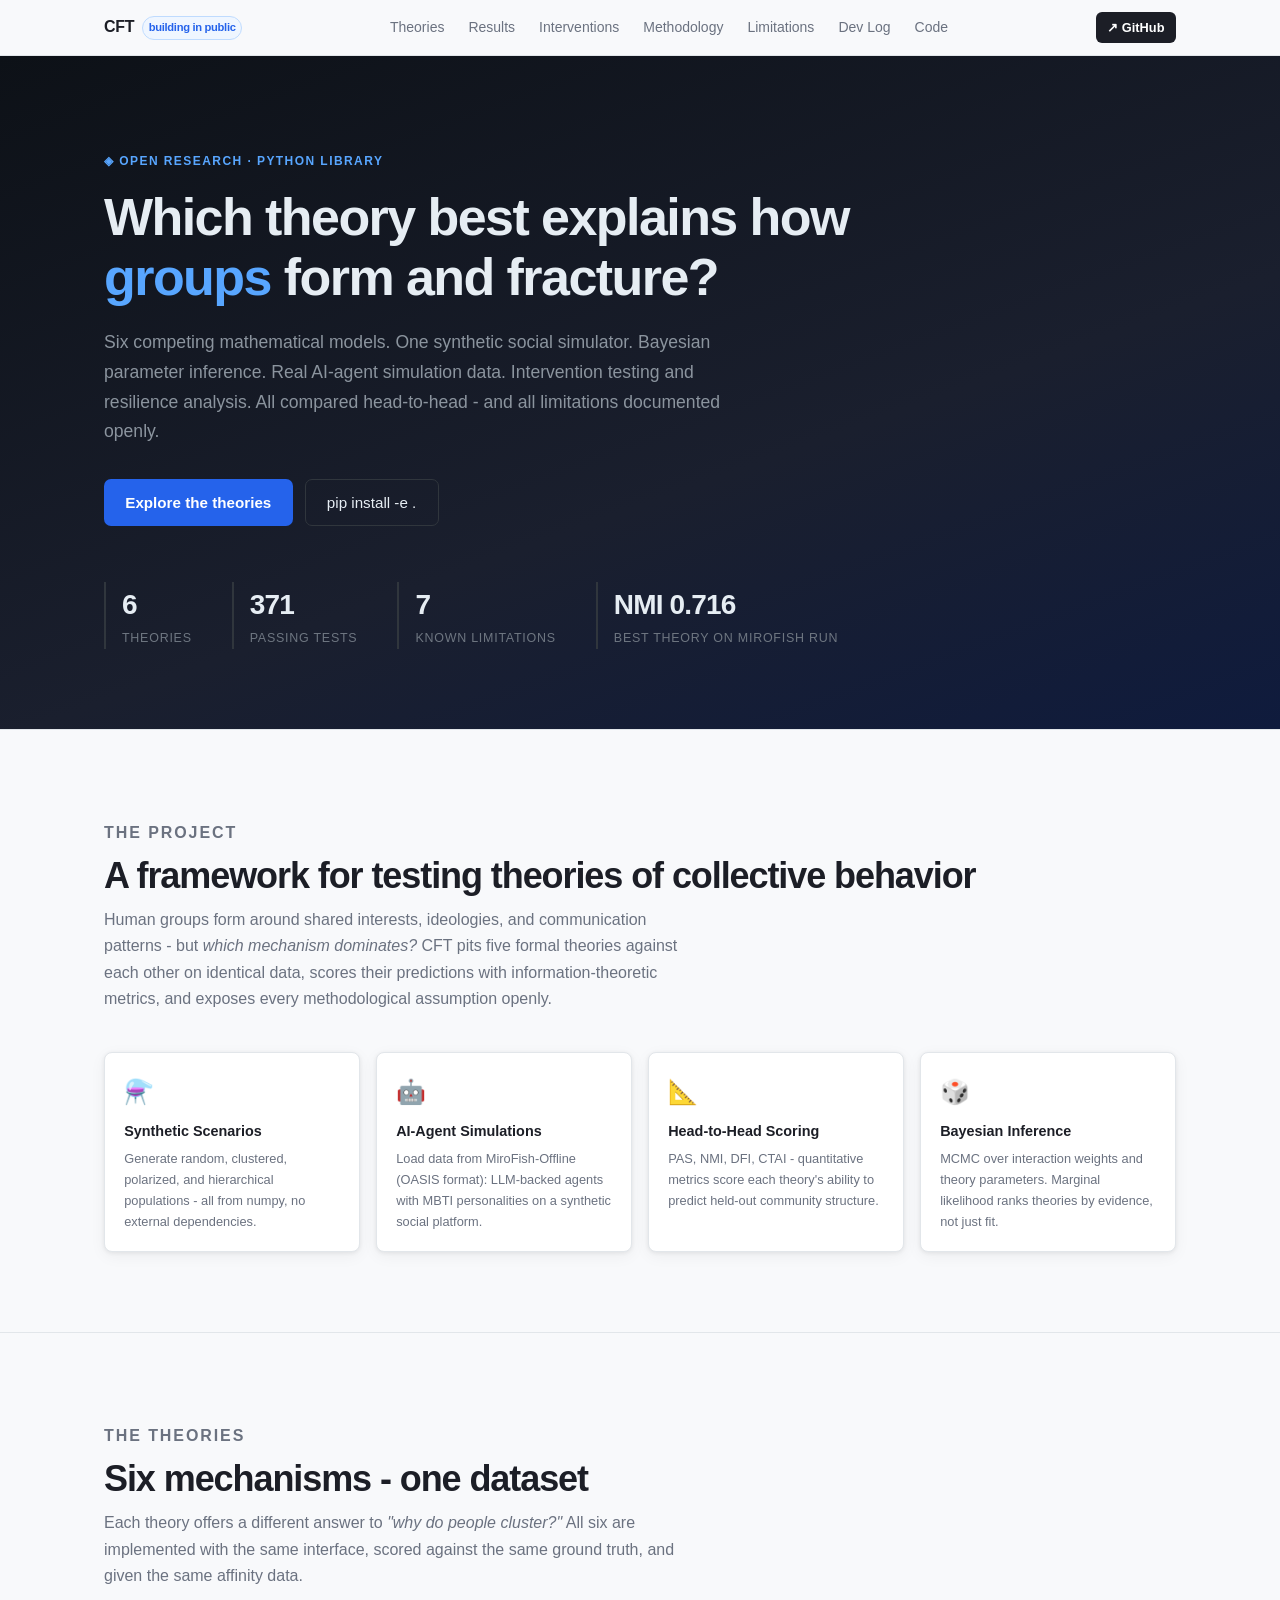
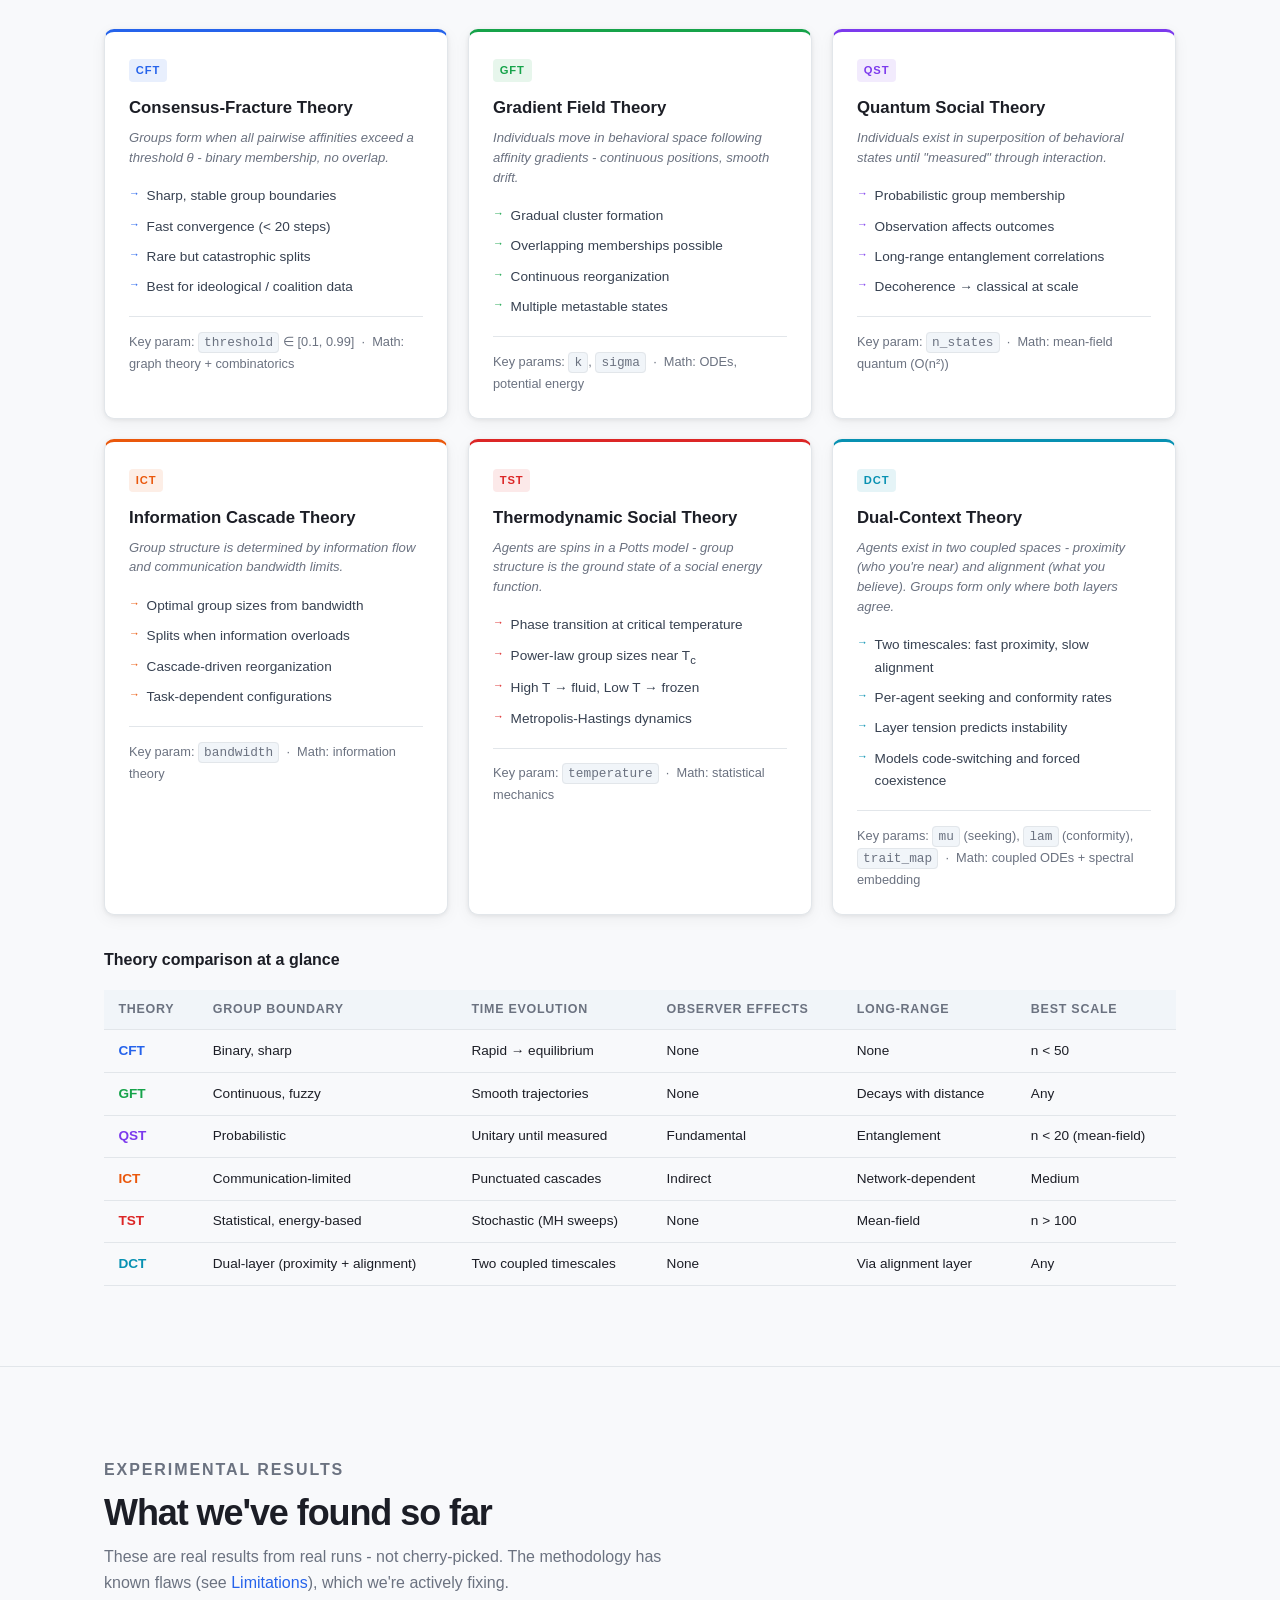
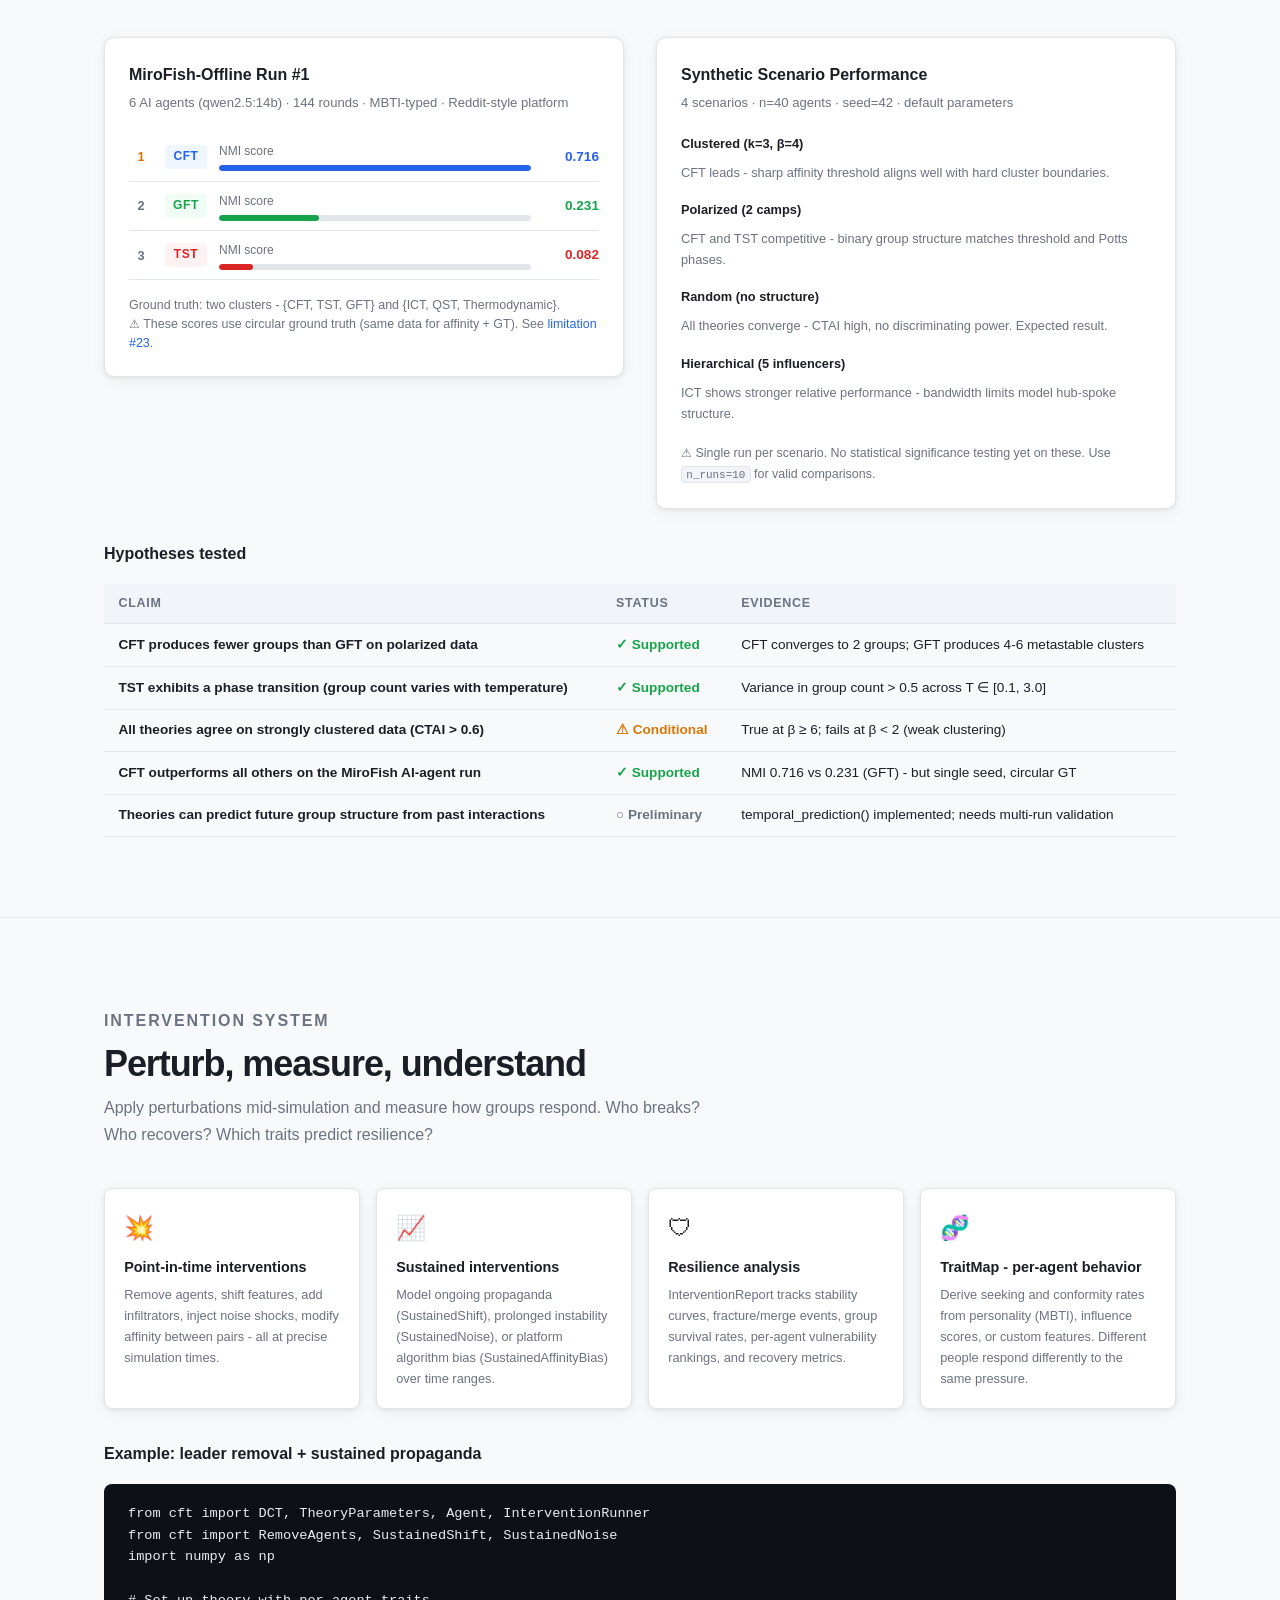
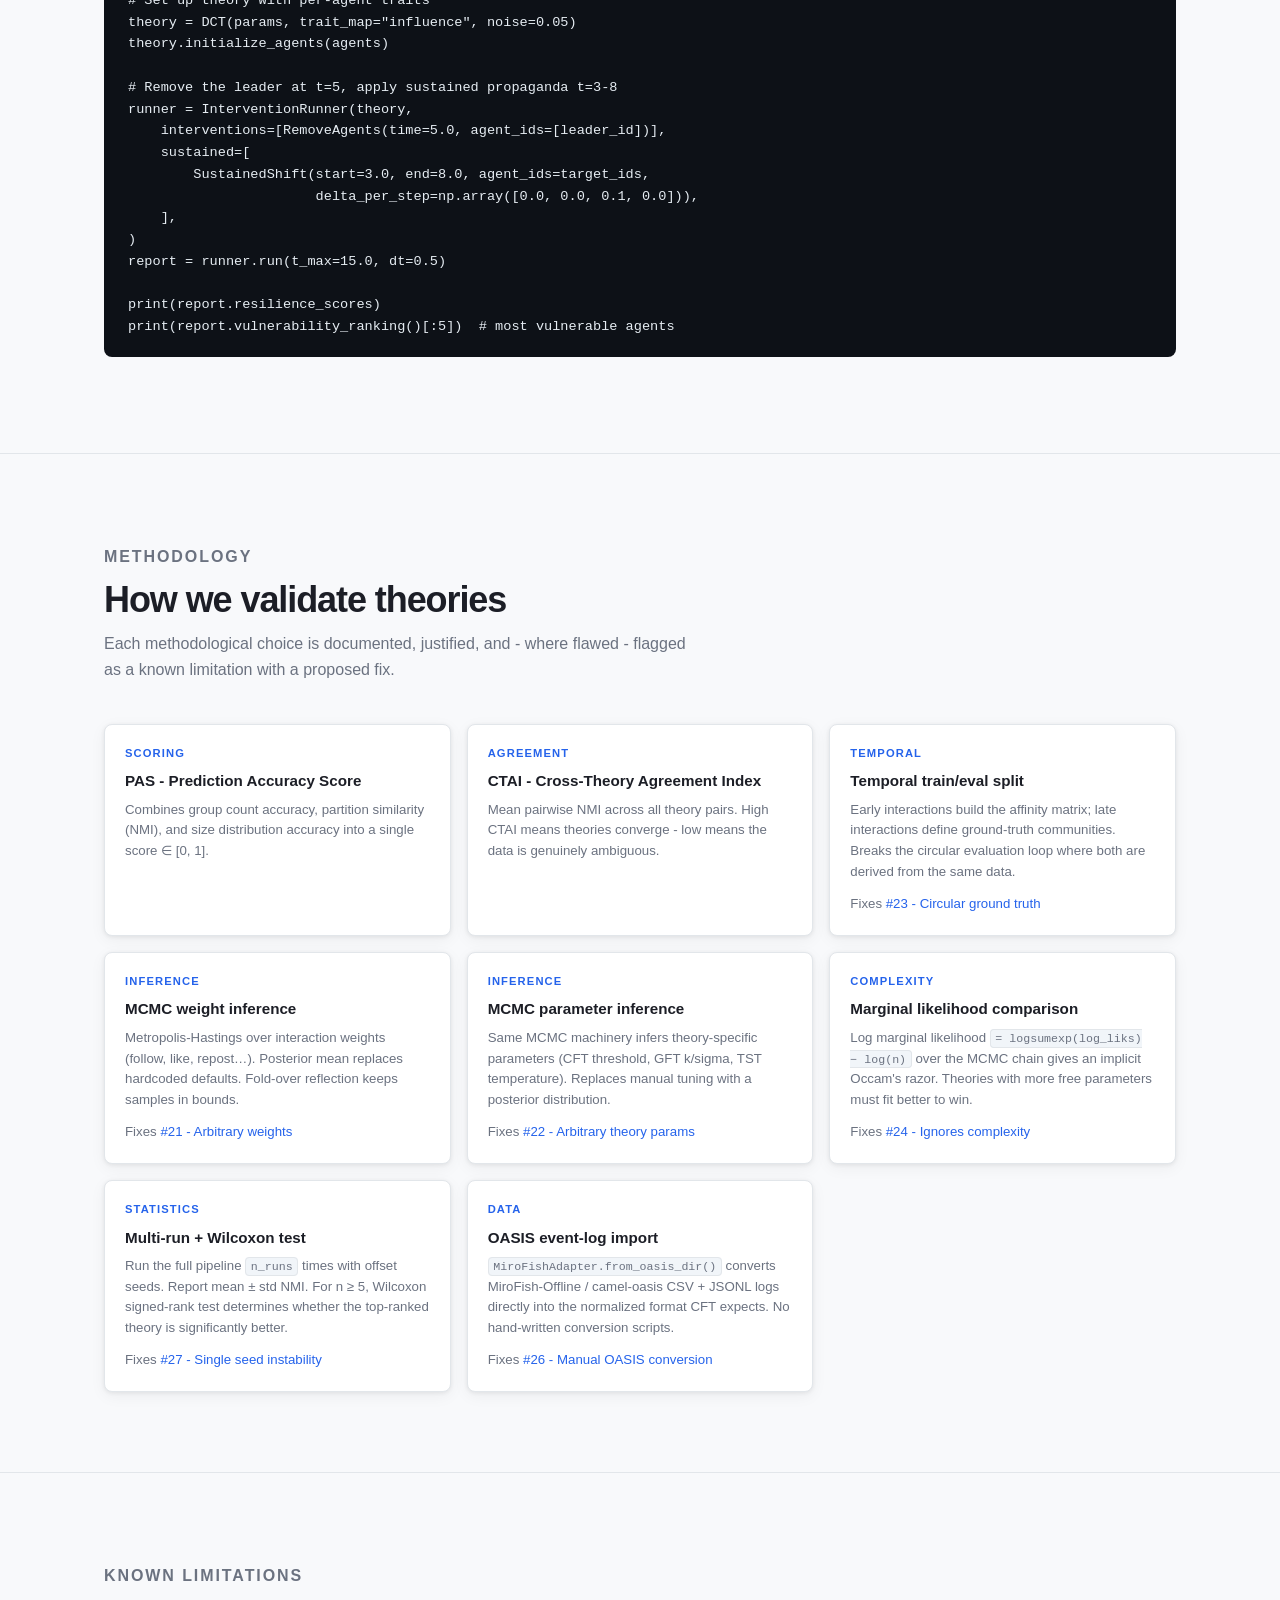
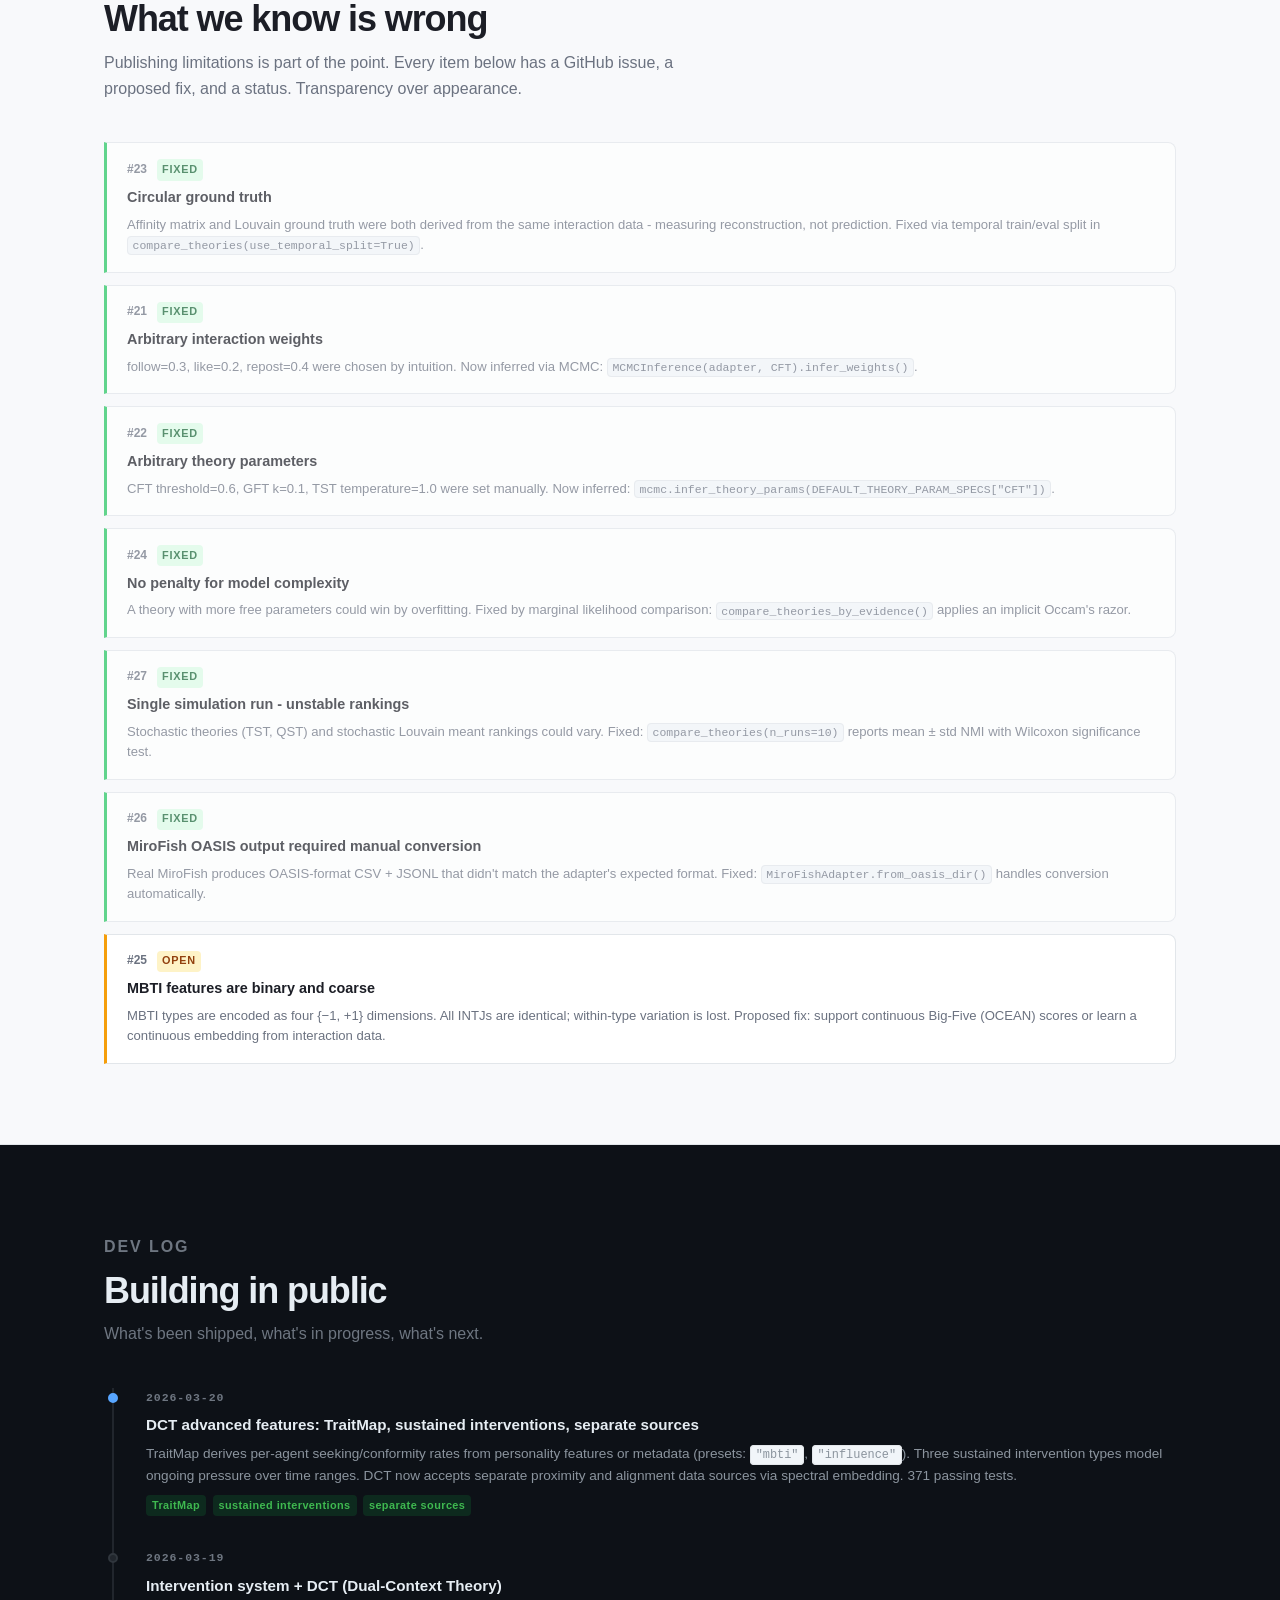
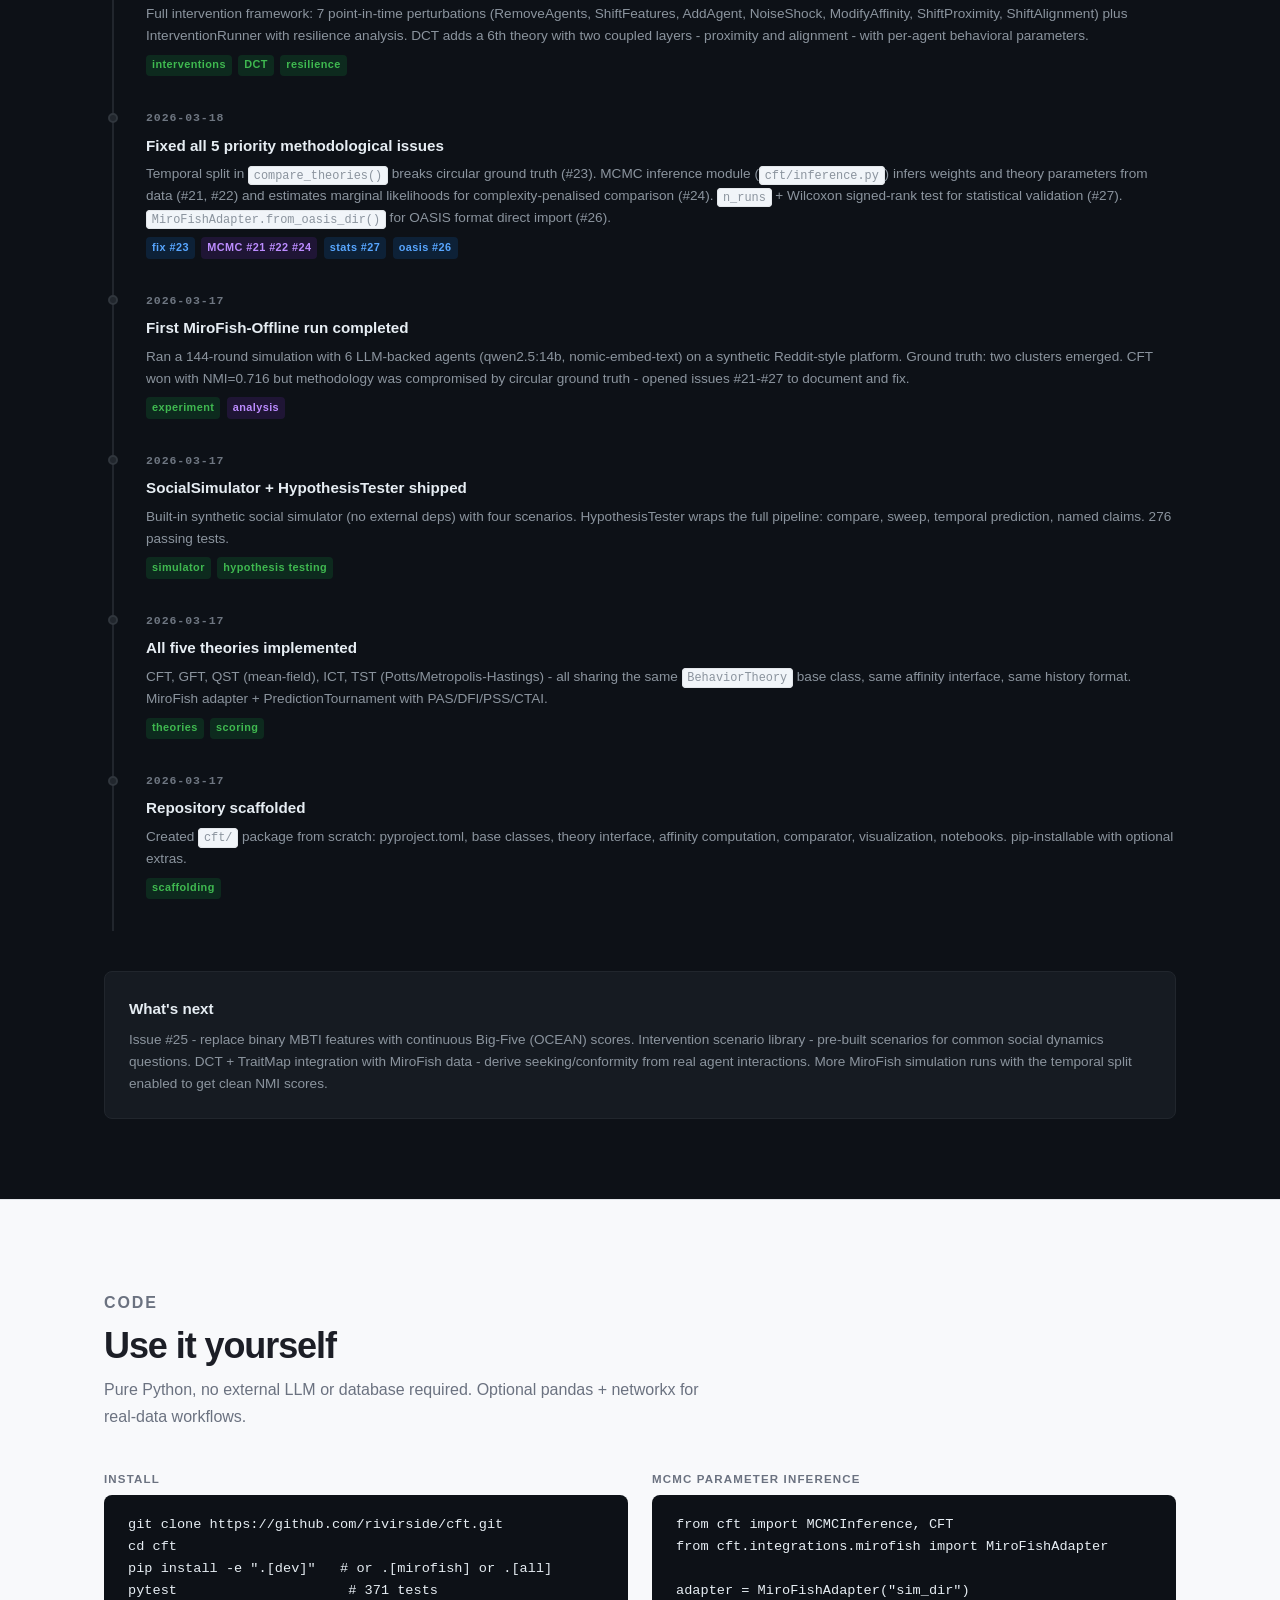
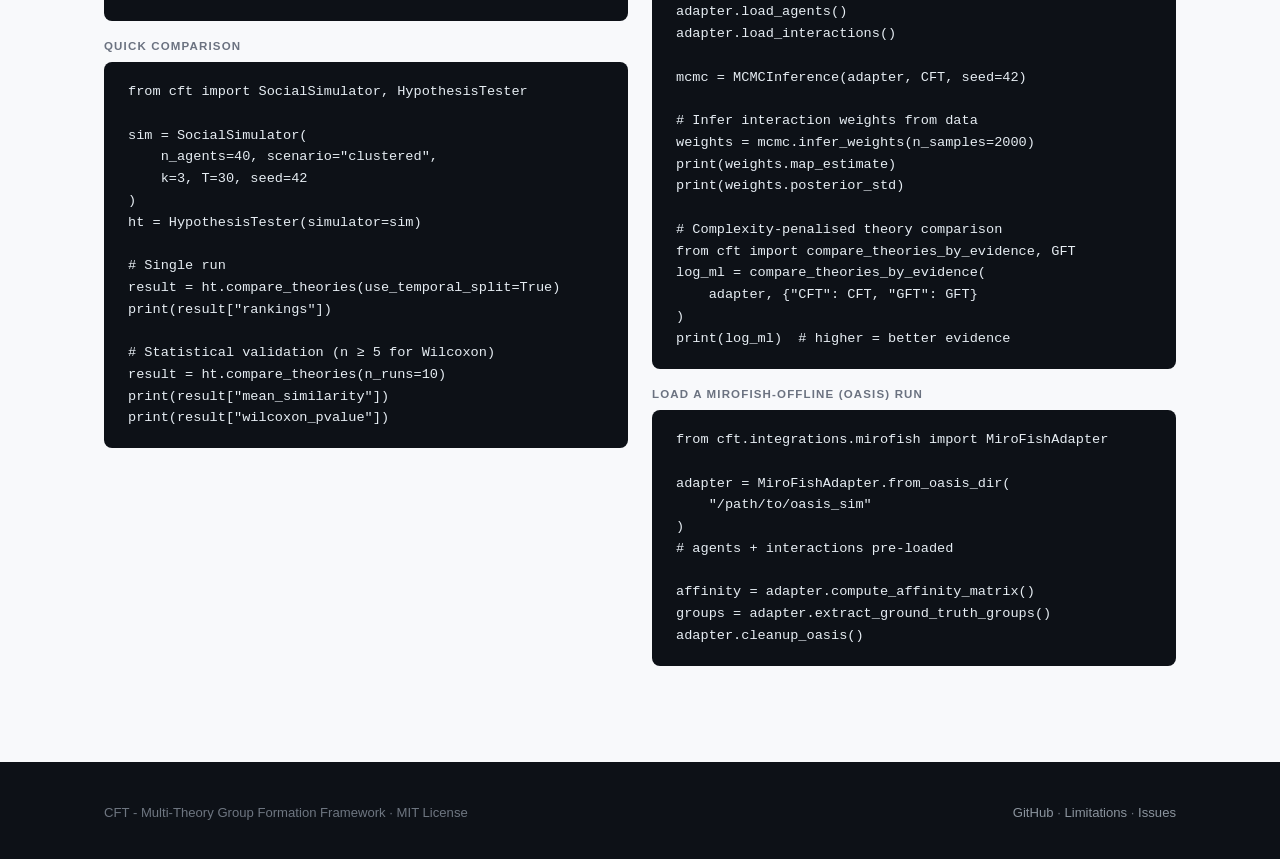
==== commit 31cac4df: "Add DCT theory, intervention system, TraitMap, sustained interventions, and docs update - DCT (Dual-" ====
--- a/docs/index.html
+++ b/docs/index.html
@@ -19,6 +19,7 @@
     <ul class="nav-links">
       <li><a href="#theories">Theories</a></li>
       <li><a href="#results">Results</a></li>
+      <li><a href="#interventions">Interventions</a></li>
       <li><a href="#methodology">Methodology</a></li>
       <li><a href="#limitations">Limitations</a></li>
       <li><a href="#devlog">Dev Log</a></li>
@@ -36,8 +37,9 @@
     <p class="eyebrow">◈ Open Research · Python Library</p>
     <h1>Which theory best explains how <em>groups</em> form and fracture?</h1>
     <p class="lead">
-      Five competing mathematical models. One synthetic social simulator.
+      Six competing mathematical models. One synthetic social simulator.
       Bayesian parameter inference. Real AI-agent simulation data.
+      Intervention testing and resilience analysis.
       All compared head-to-head - and all limitations documented openly.
     </p>
     <div class="hero-actions">
@@ -47,11 +49,11 @@
 
     <div class="hero-stats">
       <div class="stat-item">
-        <div class="stat-num">5</div>
+        <div class="stat-num">6</div>
         <div class="stat-label">Theories</div>
       </div>
       <div class="stat-item">
-        <div class="stat-num">276</div>
+        <div class="stat-num">371</div>
         <div class="stat-label">Passing tests</div>
       </div>
       <div class="stat-item">
@@ -110,10 +112,10 @@
   <div class="container">
     <div class="section-header">
       <p class="section-label">The Theories</p>
-      <h2>Five mechanisms - one dataset</h2>
+      <h2>Six mechanisms - one dataset</h2>
       <p>
         Each theory offers a different answer to <em>"why do people cluster?"</em>
-        All five are implemented with the same interface, scored against the same ground truth,
+        All six are implemented with the same interface, scored against the same ground truth,
         and given the same affinity data.
       </p>
     </div>
@@ -200,6 +202,22 @@
         </div>
       </div>
 
+      <div class="theory-card" data-theory="DCT">
+        <span class="theory-tag">DCT</span>
+        <h3>Dual-Context Theory</h3>
+        <p class="mechanism">Agents exist in two coupled spaces - proximity (who you're near) and alignment (what you believe). Groups form only where both layers agree.</p>
+        <ul class="prediction-list">
+          <li>Two timescales: fast proximity, slow alignment</li>
+          <li>Per-agent seeking and conformity rates</li>
+          <li>Layer tension predicts instability</li>
+          <li>Models code-switching and forced coexistence</li>
+        </ul>
+        <div class="theory-params">
+          Key params: <code>mu</code> (seeking), <code>lam</code> (conformity), <code>trait_map</code> &nbsp;·&nbsp;
+          Math: coupled ODEs + spectral embedding
+        </div>
+      </div>
+
     </div>
 
     <div style="margin-top: 2rem;">
@@ -256,6 +274,14 @@
               <td>None</td>
               <td>Mean-field</td>
               <td>n &gt; 100</td>
+            </tr>
+            <tr>
+              <td style="color:var(--dct)">DCT</td>
+              <td>Dual-layer (proximity + alignment)</td>
+              <td>Two coupled timescales</td>
+              <td>None</td>
+              <td>Via alignment layer</td>
+              <td>Any</td>
             </tr>
           </tbody>
         </table>
@@ -362,7 +388,7 @@
             <tr>
               <td>CFT produces fewer groups than GFT on polarized data</td>
               <td><span style="color:#16a34a;font-weight:700">✓ Supported</span></td>
-              <td>CFT converges to 2 groups; GFT produces 4–6 metastable clusters</td>
+              <td>CFT converges to 2 groups; GFT produces 4-6 metastable clusters</td>
             </tr>
             <tr>
               <td>TST exhibits a phase transition (group count varies with temperature)</td>
@@ -386,6 +412,69 @@
             </tr>
           </tbody>
         </table>
+      </div>
+    </div>
+  </div>
+</section>
+
+<!-- ── Interventions ──────────────────────────────────────────────────── -->
+<section id="interventions">
+  <div class="container">
+    <div class="section-header">
+      <p class="section-label">Intervention System</p>
+      <h2>Perturb, measure, understand</h2>
+      <p>
+        Apply perturbations mid-simulation and measure how groups respond.
+        Who breaks? Who recovers? Which traits predict resilience?
+      </p>
+    </div>
+
+    <div class="scenario-grid">
+      <div class="scenario-card">
+        <div class="icon">&#x1f4a5;</div>
+        <h4>Point-in-time interventions</h4>
+        <p>Remove agents, shift features, add infiltrators, inject noise shocks, modify affinity between pairs - all at precise simulation times.</p>
+      </div>
+      <div class="scenario-card">
+        <div class="icon">&#x1f4c8;</div>
+        <h4>Sustained interventions</h4>
+        <p>Model ongoing propaganda (SustainedShift), prolonged instability (SustainedNoise), or platform algorithm bias (SustainedAffinityBias) over time ranges.</p>
+      </div>
+      <div class="scenario-card">
+        <div class="icon">&#x1f6e1;</div>
+        <h4>Resilience analysis</h4>
+        <p>InterventionReport tracks stability curves, fracture/merge events, group survival rates, per-agent vulnerability rankings, and recovery metrics.</p>
+      </div>
+      <div class="scenario-card">
+        <div class="icon">&#x1f9ec;</div>
+        <h4>TraitMap - per-agent behavior</h4>
+        <p>Derive seeking and conformity rates from personality (MBTI), influence scores, or custom features. Different people respond differently to the same pressure.</p>
+      </div>
+    </div>
+
+    <div style="margin-top:2rem;">
+      <h3 style="font-size:1rem;font-weight:700;margin-bottom:1rem;">Example: leader removal + sustained propaganda</h3>
+      <div class="install-step">
+        <pre><code>from cft import DCT, TheoryParameters, Agent, InterventionRunner
+from cft import RemoveAgents, SustainedShift, SustainedNoise
+import numpy as np
+
+# Set up theory with per-agent traits
+theory = DCT(params, trait_map="influence", noise=0.05)
+theory.initialize_agents(agents)
+
+# Remove the leader at t=5, apply sustained propaganda t=3-8
+runner = InterventionRunner(theory,
+    interventions=[RemoveAgents(time=5.0, agent_ids=[leader_id])],
+    sustained=[
+        SustainedShift(start=3.0, end=8.0, agent_ids=target_ids,
+                       delta_per_step=np.array([0.0, 0.0, 0.1, 0.0])),
+    ],
+)
+report = runner.run(t_max=15.0, dt=0.5)
+
+print(report.resilience_scores)
+print(report.vulnerability_ranking()[:5])  # most vulnerable agents</code></pre>
       </div>
     </div>
   </div>
@@ -556,6 +645,39 @@
     <div class="log-entries">
 
       <div class="log-entry latest">
+        <div class="log-date">2026-03-20</div>
+        <h4>DCT advanced features: TraitMap, sustained interventions, separate sources</h4>
+        <p>
+          TraitMap derives per-agent seeking/conformity rates from personality features or metadata
+          (presets: <code>"mbti"</code>, <code>"influence"</code>).
+          Three sustained intervention types model ongoing pressure over time ranges.
+          DCT now accepts separate proximity and alignment data sources via spectral embedding.
+          371 passing tests.
+        </p>
+        <div class="log-tags">
+          <span class="log-tag tag-feat">TraitMap</span>
+          <span class="log-tag tag-feat">sustained interventions</span>
+          <span class="log-tag tag-feat">separate sources</span>
+        </div>
+      </div>
+
+      <div class="log-entry">
+        <div class="log-date">2026-03-19</div>
+        <h4>Intervention system + DCT (Dual-Context Theory)</h4>
+        <p>
+          Full intervention framework: 7 point-in-time perturbations (RemoveAgents, ShiftFeatures,
+          AddAgent, NoiseShock, ModifyAffinity, ShiftProximity, ShiftAlignment) plus
+          InterventionRunner with resilience analysis. DCT adds a 6th theory with two coupled
+          layers - proximity and alignment - with per-agent behavioral parameters.
+        </p>
+        <div class="log-tags">
+          <span class="log-tag tag-feat">interventions</span>
+          <span class="log-tag tag-feat">DCT</span>
+          <span class="log-tag tag-feat">resilience</span>
+        </div>
+      </div>
+
+      <div class="log-entry">
         <div class="log-date">2026-03-18</div>
         <h4>Fixed all 5 priority methodological issues</h4>
         <p>
@@ -581,7 +703,7 @@
           Ran a 144-round simulation with 6 LLM-backed agents (qwen2.5:14b, nomic-embed-text)
           on a synthetic Reddit-style platform. Ground truth: two clusters emerged.
           CFT won with NMI=0.716 but methodology was compromised by circular ground truth -
-          opened issues #21–#27 to document and fix.
+          opened issues #21-#27 to document and fix.
         </p>
         <div class="log-tags">
           <span class="log-tag tag-feat">experiment</span>
@@ -636,8 +758,9 @@
       <h4 style="color:#e6edf3;font-size:.95rem;margin-bottom:.5rem;">What's next</h4>
       <p style="color:#8b949e;font-size:.85rem;line-height:1.6;">
         Issue #25 - replace binary MBTI features with continuous Big-Five (OCEAN) scores.
+        Intervention scenario library - pre-built scenarios for common social dynamics questions.
+        DCT + TraitMap integration with MiroFish data - derive seeking/conformity from real agent interactions.
         More MiroFish simulation runs with the temporal split enabled to get clean NMI scores.
-        Notebook updates to showcase MCMC inference and multi-run comparison.
       </p>
     </div>
   </div>
@@ -659,7 +782,7 @@
           <pre><code>git clone https://github.com/rivirside/cft.git
 cd cft
 pip install -e ".[dev]"   # or .[mirofish] or .[all]
-pytest                     # 276 tests</code></pre>
+pytest                     # 371 tests</code></pre>
         </div>
         <div class="install-step">
           <div class="install-step-label">Quick comparison</div>
--- a/docs/style.css
+++ b/docs/style.css
@@ -19,6 +19,7 @@
   --qst:  #7c3aed;
   --ict:  #ea580c;
   --tst:  #dc2626;
+  --dct:  #0891b2;
 }
 
 html { scroll-behavior: smooth; }
@@ -234,6 +235,7 @@
 .theory-card[data-theory="QST"] { --c: var(--qst); }
 .theory-card[data-theory="ICT"] { --c: var(--ict); }
 .theory-card[data-theory="TST"] { --c: var(--tst); }
+.theory-card[data-theory="DCT"] { --c: var(--dct); }
 
 .theory-tag {
   display: inline-block;
